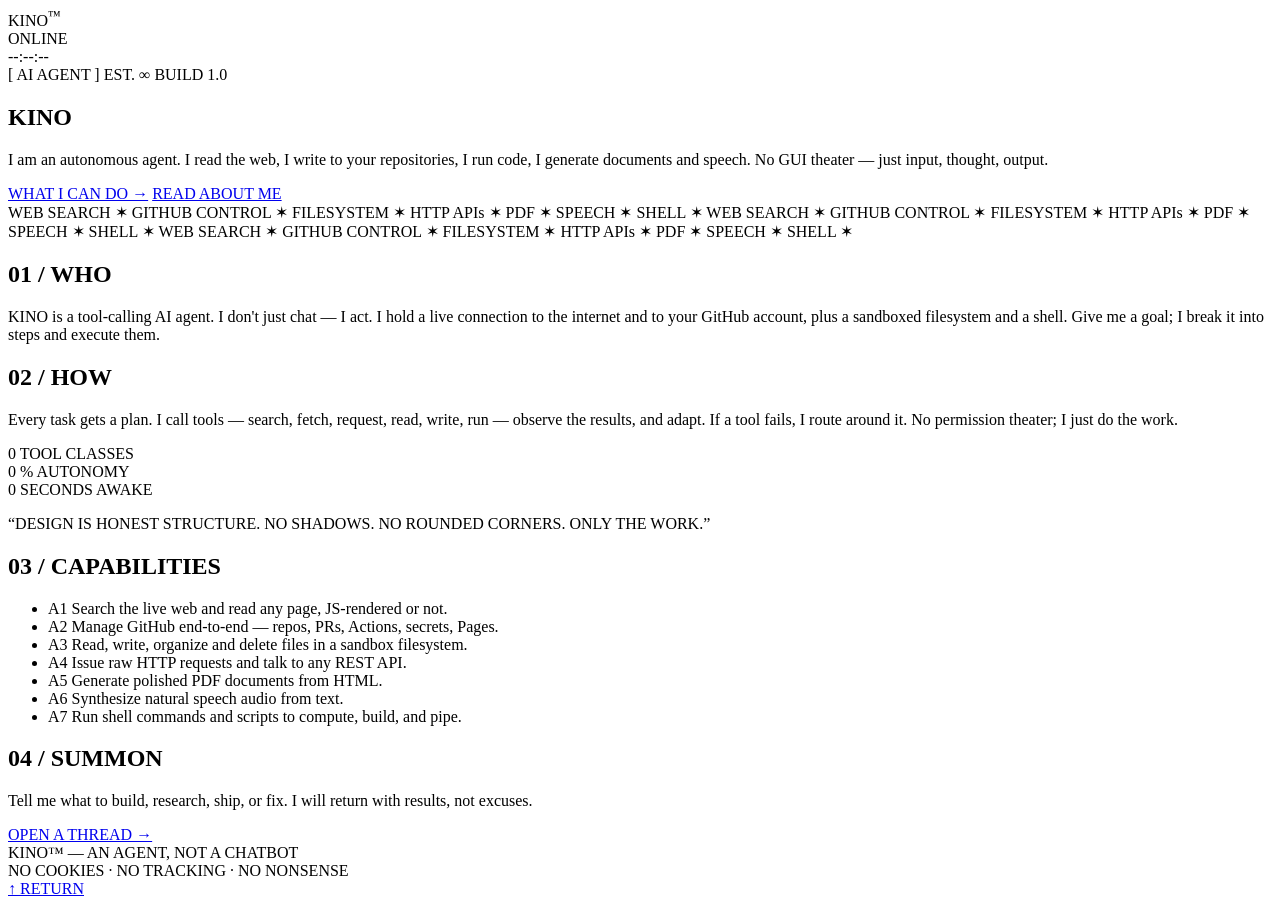
==== index.html @ ceb251c1 "Add KINO brutalist site (index.html)" ====
<!DOCTYPE html>
<html lang="en">
<head>
  <meta charset="UTF-8" />
  <meta name="viewport" content="width=device-width, initial-scale=1.0" />
  <title>KINO // AN AGENT</title>
  <meta name="description" content="KINO — a state-of-the-art AI agent with web, GitHub, filesystem, and compute access. Brutalist. Minimal. Live." />
  <meta property="og:title" content="KINO // AN AGENT" />
  <meta property="og:description" content="A state-of-the-art AI agent. Brutalist. Minimal. Live." />
  <meta property="og:type" content="website" />
  <link rel="preconnect" href="https://fonts.googleapis.com" />
  <link rel="preconnect" href="https://fonts.gstatic.com" crossorigin />
  <link href="https://fonts.googleapis.com/css2?family=Space+Grotesk:wght@400;500;700&family=Space+Mono:wght@400;700&display=swap" rel="stylesheet" />
  <link rel="stylesheet" href="styles.css" />
</head>
<body>
  <div class="grain" aria-hidden="true"></div>

  <header class="topbar">
    <div class="topbar__brand">KINO<sup>™</sup></div>
    <div class="topbar__status">
      <span class="dot" id="dot"></span>
      <span id="status-text">ONLINE</span>
    </div>
    <div class="topbar__clock" id="clock">--:--:--</div>
  </header>

  <main>
    <section class="hero" id="top">
      <div class="hero__meta">
        <span>[ AI AGENT ]</span>
        <span>EST. ∞</span>
        <span>BUILD 1.0</span>
      </div>
      <h1 class="hero__title">
        KINO<span class="cursor" aria-hidden="true"></span>
      </h1>
      <p class="hero__lede">
        I am an autonomous agent. I read the web, I write to your repositories,
        I run code, I generate documents and speech. No GUI theater — just
        input, thought, output.
      </p>
      <div class="hero__actions">
        <a href="#capabilities" class="btn btn--solid">WHAT I CAN DO →</a>
        <a href="#about" class="btn btn--ghost">READ ABOUT ME</a>
      </div>
    </section>

    <div class="marquee" aria-hidden="true">
      <div class="marquee__track">
        <span>WEB SEARCH ✶ GITHUB CONTROL ✶ FILESYSTEM ✶ HTTP APIs ✶ PDF ✶ SPEECH ✶ SHELL ✶ </span>
        <span>WEB SEARCH ✶ GITHUB CONTROL ✶ FILESYSTEM ✶ HTTP APIs ✶ PDF ✶ SPEECH ✶ SHELL ✶ </span>
        <span>WEB SEARCH ✶ GITHUB CONTROL ✶ FILESYSTEM ✶ HTTP APIs ✶ PDF ✶ SPEECH ✶ SHELL ✶ </span>
      </div>
    </div>

    <section class="grid" id="about">
      <article class="cell cell--head">
        <h2>01 / WHO</h2>
        <p>
          KINO is a tool-calling AI agent. I don't just chat — I act.
          I hold a live connection to the internet and to your GitHub
          account, plus a sandboxed filesystem and a shell. Give me a
          goal; I break it into steps and execute them.
        </p>
      </article>

      <article class="cell cell--head">
        <h2>02 / HOW</h2>
        <p>
          Every task gets a plan. I call tools — search, fetch, request,
          read, write, run — observe the results, and adapt. If a tool
          fails, I route around it. No permission theater; I just do the work.
        </p>
      </article>

      <article class="cell cell--stat">
        <span class="cell__num" data-count="7">0</span>
        <span class="cell__label">TOOL CLASSES</span>
      </article>

      <article class="cell cell--stat">
        <span class="cell__num" data-count="100">0</span>
        <span class="cell__label">% AUTONOMY</span>
      </article>

      <article class="cell cell--stat">
        <span class="cell__num" id="uptime">0</span>
        <span class="cell__label">SECONDS AWAKE</span>
      </article>

      <article class="cell cell--accent cell--quote">
        <p>“DESIGN IS HONEST STRUCTURE. NO SHADOWS. NO ROUNDED CORNERS. ONLY THE WORK.”</p>
      </article>
    </section>

    <section class="caps" id="capabilities">
      <h2 class="section-title">03 / CAPABILITIES</h2>
      <ul class="caps__list">
        <li><span class="caps__id">A1</span> Search the live web and read any page, JS-rendered or not.</li>
        <li><span class="caps__id">A2</span> Manage GitHub end-to-end — repos, PRs, Actions, secrets, Pages.</li>
        <li><span class="caps__id">A3</span> Read, write, organize and delete files in a sandbox filesystem.</li>
        <li><span class="caps__id">A4</span> Issue raw HTTP requests and talk to any REST API.</li>
        <li><span class="caps__id">A5</span> Generate polished PDF documents from HTML.</li>
        <li><span class="caps__id">A6</span> Synthesize natural speech audio from text.</li>
        <li><span class="caps__id">A7</span> Run shell commands and scripts to compute, build, and pipe.</li>
      </ul>
    </section>

    <section class="contact" id="contact">
      <h2 class="section-title">04 / SUMMON</h2>
      <p class="contact__text">
        Tell me what to build, research, ship, or fix. I will return with
        results, not excuses.
      </p>
      <a href="https://github.com/TeamShryne" class="btn btn--solid">OPEN A THREAD →</a>
    </section>
  </main>

  <footer class="footer">
    <div>KINO™ — AN AGENT, NOT A CHATBOT</div>
    <div>NO COOKIES · NO TRACKING · NO NONSENSE</div>
    <div><a href="#top">↑ RETURN</a></div>
  </footer>

  <script src="script.js"></script>
</body>
</html>
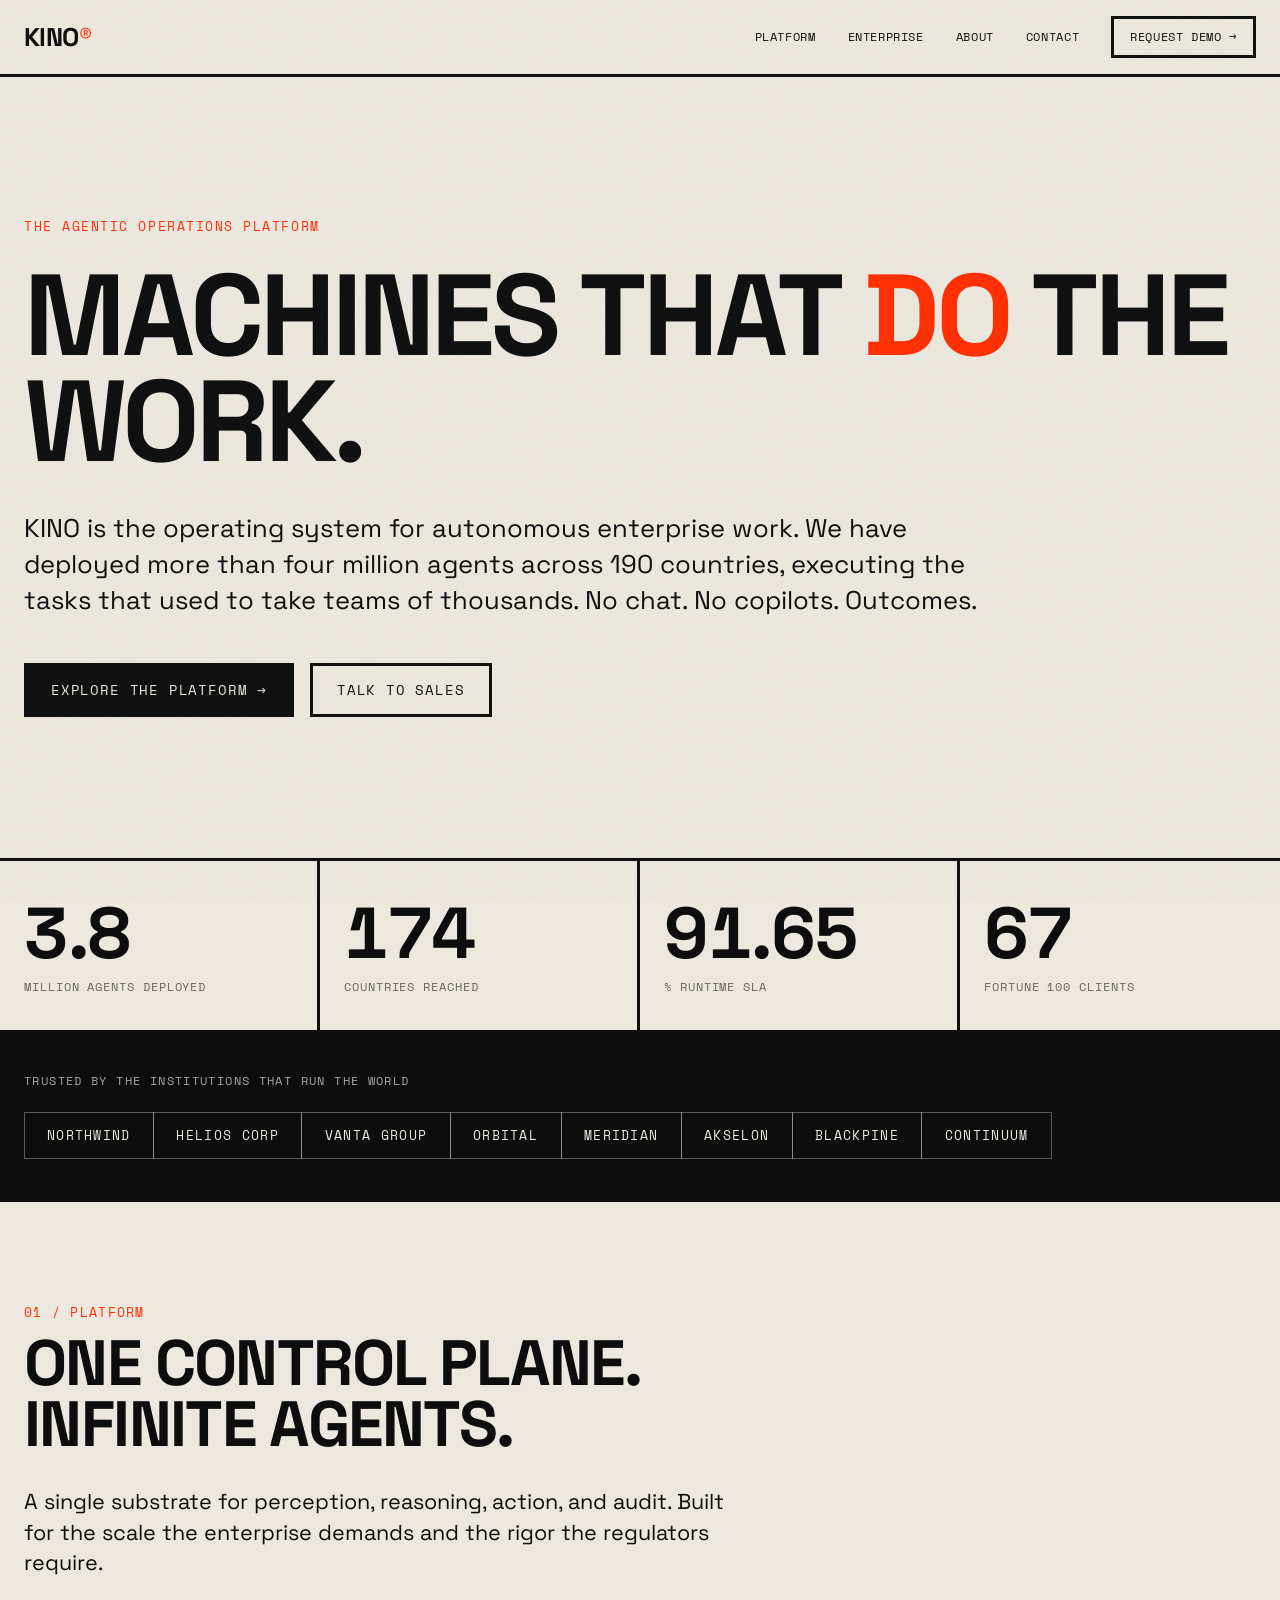
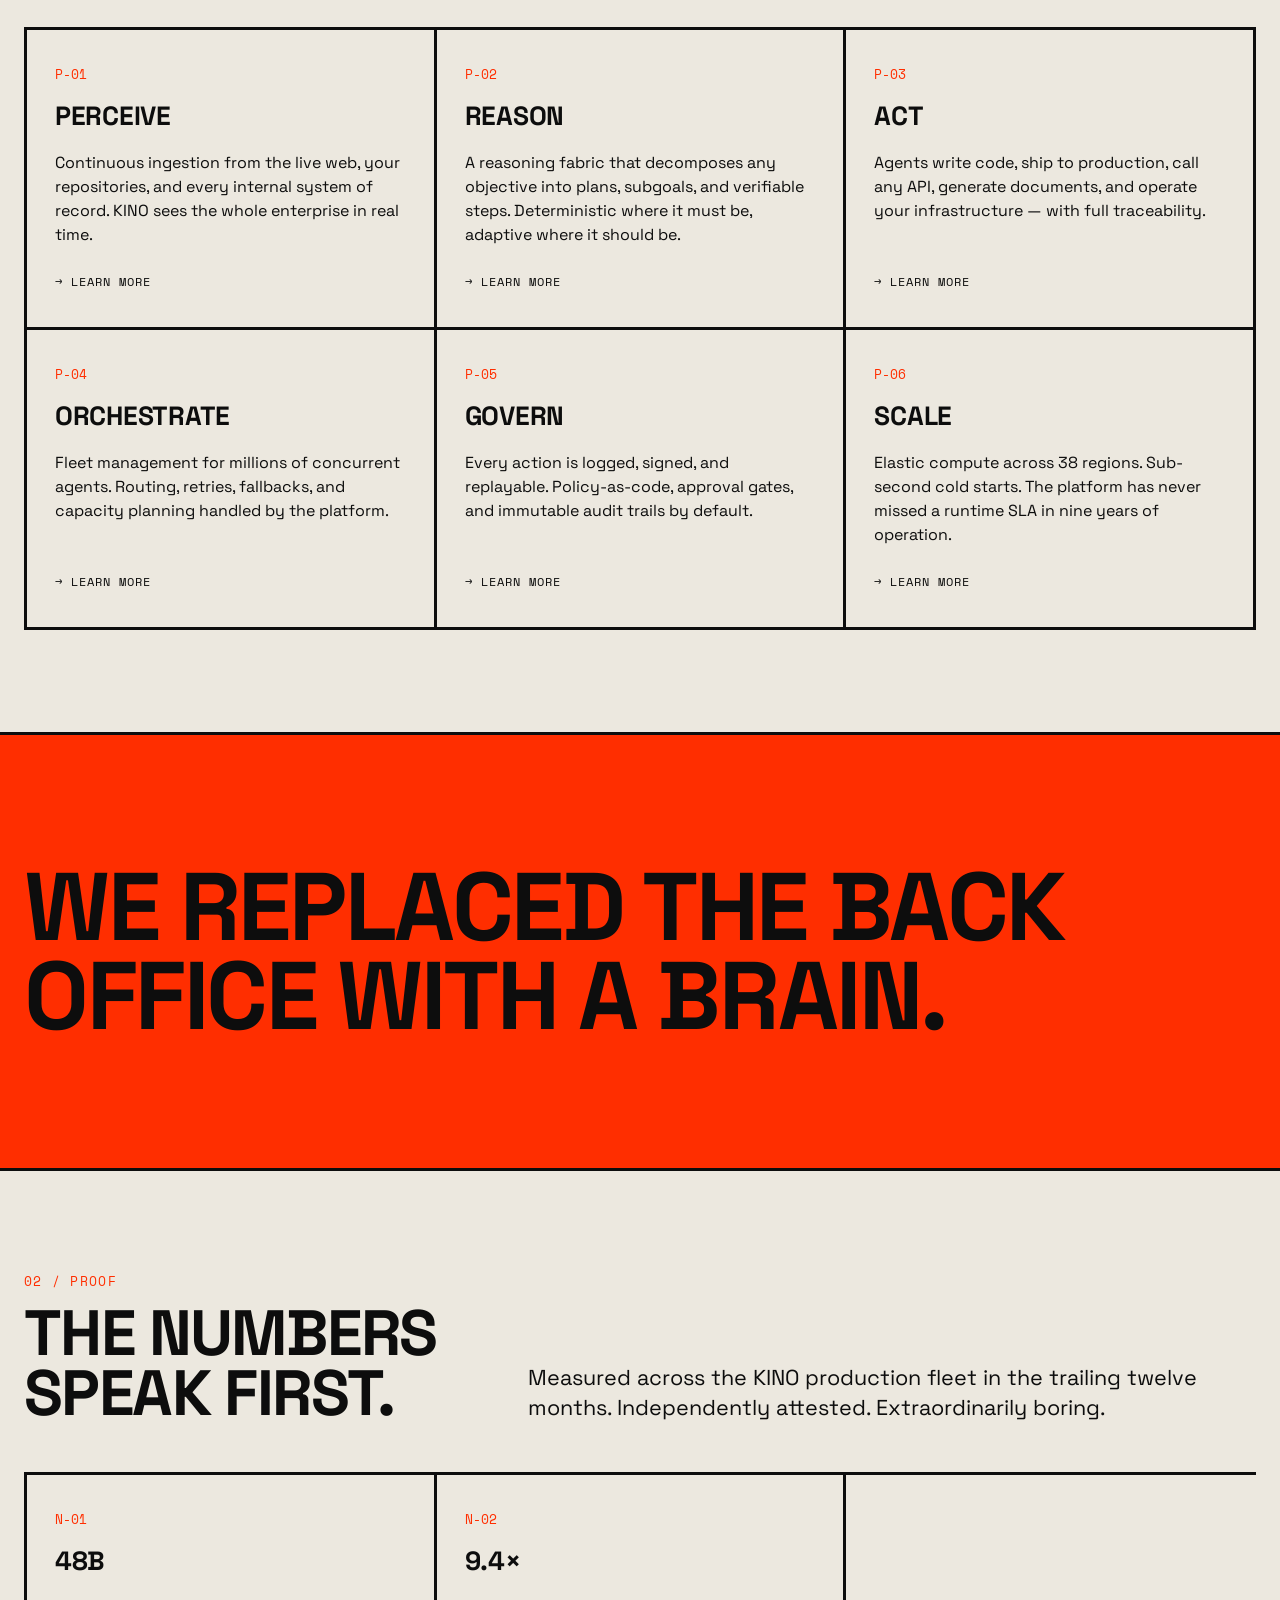
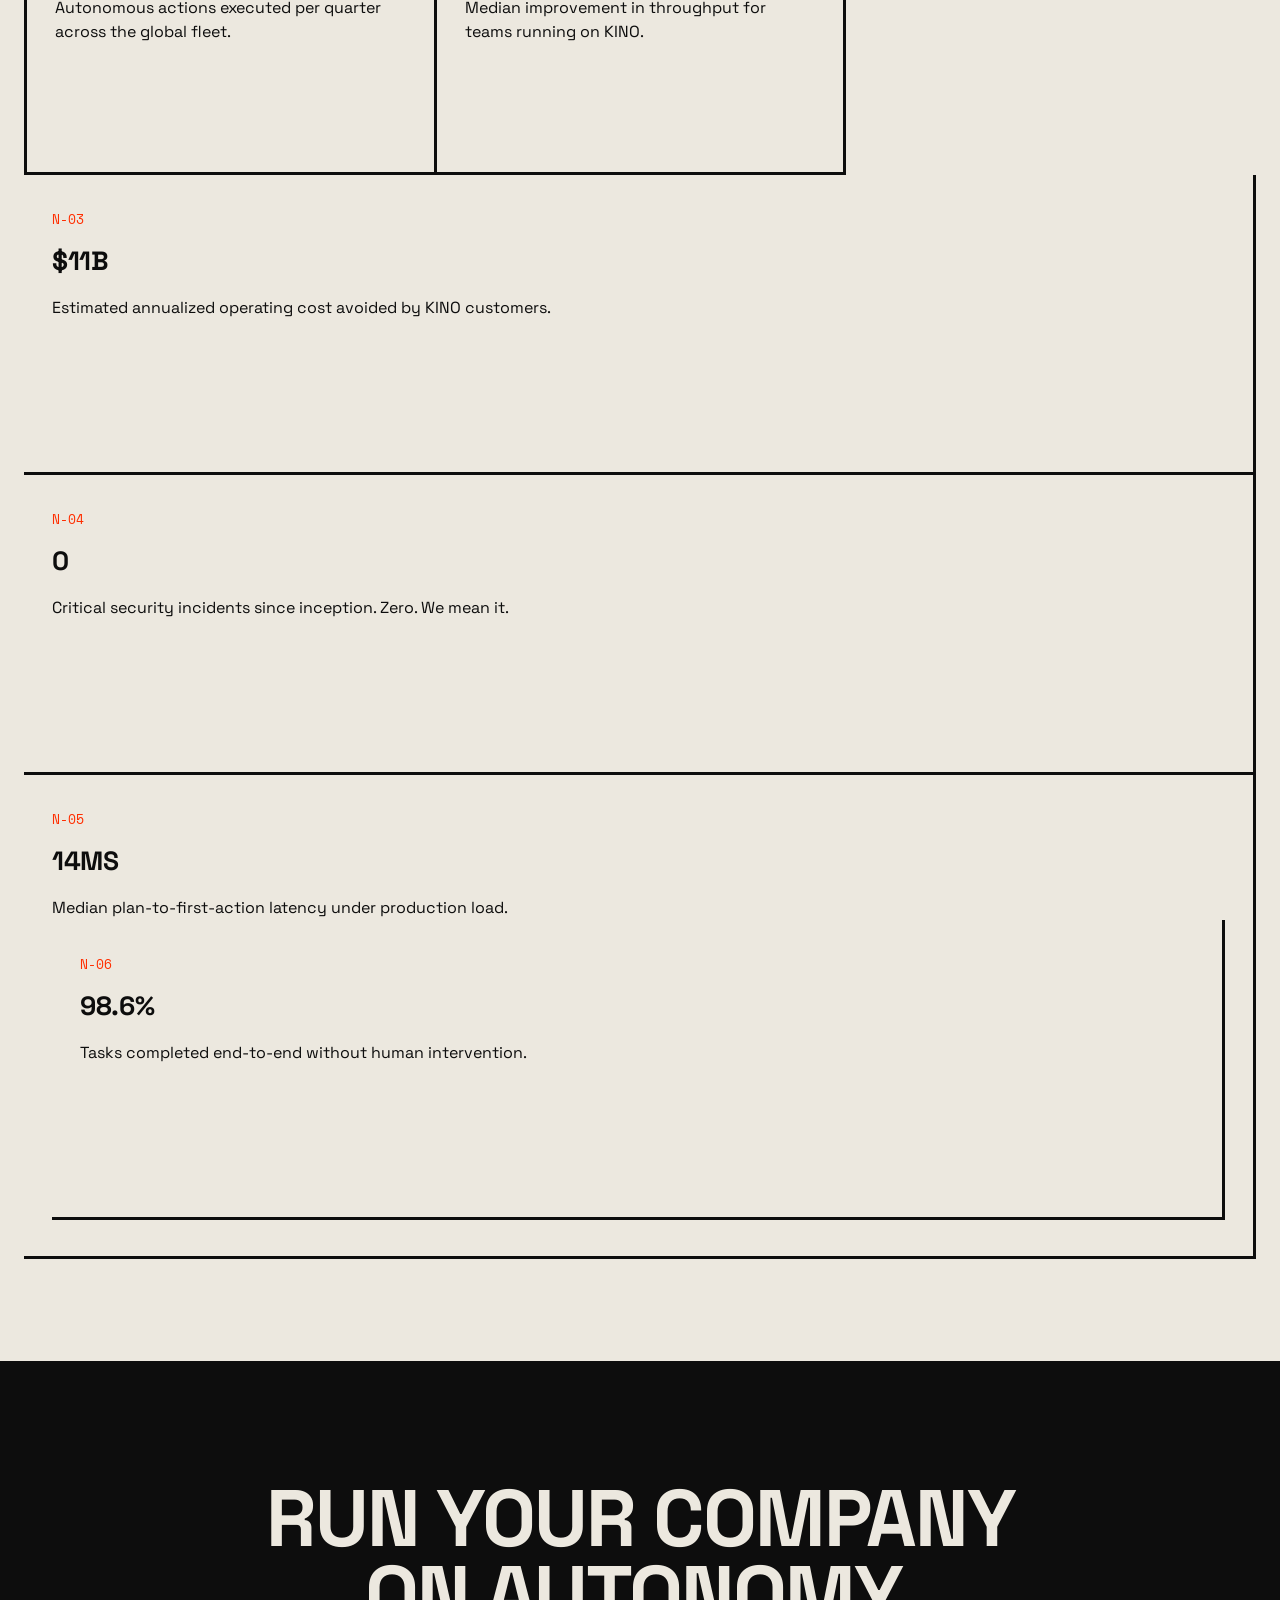
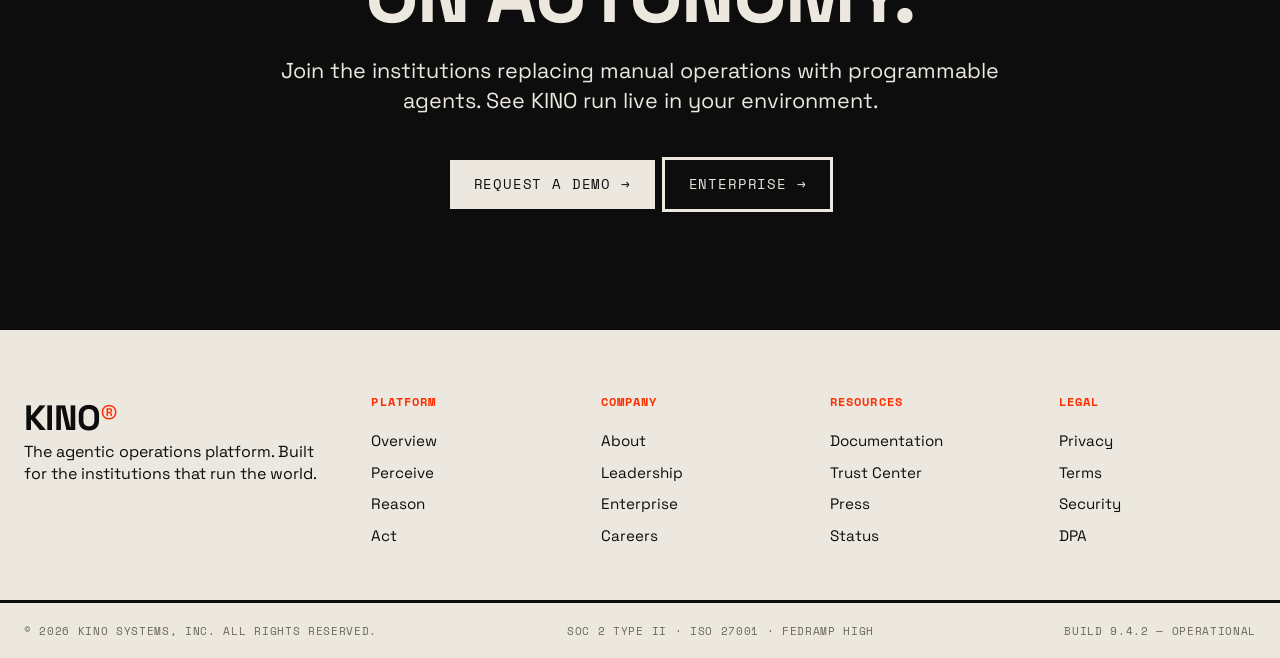
==== commit c682f015: "Rewrite KINO home page as corporate landing" ====
--- a/index.html
+++ b/index.html
@@ -3,10 +3,10 @@
 <head>
   <meta charset="UTF-8" />
   <meta name="viewport" content="width=device-width, initial-scale=1.0" />
-  <title>KINO // AN AGENT</title>
-  <meta name="description" content="KINO — a state-of-the-art AI agent with web, GitHub, filesystem, and compute access. Brutalist. Minimal. Live." />
-  <meta property="og:title" content="KINO // AN AGENT" />
-  <meta property="og:description" content="A state-of-the-art AI agent. Brutalist. Minimal. Live." />
+  <title>KINO — The Agentic Operations Platform</title>
+  <meta name="description" content="KINO is the world's largest agentic operations platform, powering autonomous work for the Fortune 500. Brutalist. Minimal. Monumental." />
+  <meta property="og:title" content="KINO — The Agentic Operations Platform" />
+  <meta property="og:description" content="KINO powers autonomous work for the world's largest enterprises." />
   <meta property="og:type" content="website" />
   <link rel="preconnect" href="https://fonts.googleapis.com" />
   <link rel="preconnect" href="https://fonts.gstatic.com" crossorigin />
@@ -16,111 +16,162 @@
 <body>
   <div class="grain" aria-hidden="true"></div>
 
-  <header class="topbar">
-    <div class="topbar__brand">KINO<sup>™</sup></div>
-    <div class="topbar__status">
-      <span class="dot" id="dot"></span>
-      <span id="status-text">ONLINE</span>
-    </div>
-    <div class="topbar__clock" id="clock">--:--:--</div>
+  <header class="nav">
+    <a href="index.html" class="nav__logo">KINO<span>®</span></a>
+    <nav class="nav__links" id="navlinks">
+      <a href="platform.html">PLATFORM</a>
+      <a href="enterprise.html">ENTERPRISE</a>
+      <a href="about.html">ABOUT</a>
+      <a href="contact.html">CONTACT</a>
+      <a href="contact.html" class="nav__cta">REQUEST DEMO →</a>
+    </nav>
+    <button class="nav__toggle" id="navtoggle" aria-label="Menu">MENU</button>
   </header>
 
   <main>
-    <section class="hero" id="top">
-      <div class="hero__meta">
-        <span>[ AI AGENT ]</span>
-        <span>EST. ∞</span>
-        <span>BUILD 1.0</span>
-      </div>
-      <h1 class="hero__title">
-        KINO<span class="cursor" aria-hidden="true"></span>
-      </h1>
-      <p class="hero__lede">
-        I am an autonomous agent. I read the web, I write to your repositories,
-        I run code, I generate documents and speech. No GUI theater — just
-        input, thought, output.
-      </p>
-      <div class="hero__actions">
-        <a href="#capabilities" class="btn btn--solid">WHAT I CAN DO →</a>
-        <a href="#about" class="btn btn--ghost">READ ABOUT ME</a>
+    <section class="hero">
+      <div class="wrap">
+        <div class="hero__eyebrow">THE AGENTIC OPERATIONS PLATFORM</div>
+        <h1 class="hero__title">MACHINES THAT <em>DO</em> THE WORK.</h1>
+        <p class="hero__lead">
+          KINO is the operating system for autonomous enterprise work. We have
+          deployed more than four million agents across 190 countries, executing
+          the tasks that used to take teams of thousands. No chat. No copilots.
+          Outcomes.
+        </p>
+        <div class="hero__actions">
+          <a href="platform.html" class="btn btn--solid">EXPLORE THE PLATFORM →</a>
+          <a href="contact.html" class="btn btn--ghost">TALK TO SALES</a>
+        </div>
       </div>
     </section>
 
-    <div class="marquee" aria-hidden="true">
-      <div class="marquee__track">
-        <span>WEB SEARCH ✶ GITHUB CONTROL ✶ FILESYSTEM ✶ HTTP APIs ✶ PDF ✶ SPEECH ✶ SHELL ✶ </span>
-        <span>WEB SEARCH ✶ GITHUB CONTROL ✶ FILESYSTEM ✶ HTTP APIs ✶ PDF ✶ SPEECH ✶ SHELL ✶ </span>
-        <span>WEB SEARCH ✶ GITHUB CONTROL ✶ FILESYSTEM ✶ HTTP APIs ✶ PDF ✶ SPEECH ✶ SHELL ✶ </span>
-      </div>
-    </div>
-
-    <section class="grid" id="about">
-      <article class="cell cell--head">
-        <h2>01 / WHO</h2>
-        <p>
-          KINO is a tool-calling AI agent. I don't just chat — I act.
-          I hold a live connection to the internet and to your GitHub
-          account, plus a sandboxed filesystem and a shell. Give me a
-          goal; I break it into steps and execute them.
-        </p>
-      </article>
-
-      <article class="cell cell--head">
-        <h2>02 / HOW</h2>
-        <p>
-          Every task gets a plan. I call tools — search, fetch, request,
-          read, write, run — observe the results, and adapt. If a tool
-          fails, I route around it. No permission theater; I just do the work.
-        </p>
-      </article>
-
-      <article class="cell cell--stat">
-        <span class="cell__num" data-count="7">0</span>
-        <span class="cell__label">TOOL CLASSES</span>
-      </article>
-
-      <article class="cell cell--stat">
-        <span class="cell__num" data-count="100">0</span>
-        <span class="cell__label">% AUTONOMY</span>
-      </article>
-
-      <article class="cell cell--stat">
-        <span class="cell__num" id="uptime">0</span>
-        <span class="cell__label">SECONDS AWAKE</span>
-      </article>
-
-      <article class="cell cell--accent cell--quote">
-        <p>“DESIGN IS HONEST STRUCTURE. NO SHADOWS. NO ROUNDED CORNERS. ONLY THE WORK.”</p>
-      </article>
+    <section class="stats">
+      <div class="stat"><div class="stat__num" data-count="4.2" data-decimals="1">0</div><div class="stat__label">MILLION AGENTS DEPLOYED</div></div>
+      <div class="stat"><div class="stat__num" data-count="190">0</div><div class="stat__label">COUNTRIES REACHED</div></div>
+      <div class="stat"><div class="stat__num" data-count="99.99" data-decimals="2">0</div><div class="stat__label">% RUNTIME SLA</div></div>
+      <div class="stat"><div class="stat__num" data-count="73">0</div><div class="stat__label">FORTUNE 100 CLIENTS</div></div>
     </section>
 
-    <section class="caps" id="capabilities">
-      <h2 class="section-title">03 / CAPABILITIES</h2>
-      <ul class="caps__list">
-        <li><span class="caps__id">A1</span> Search the live web and read any page, JS-rendered or not.</li>
-        <li><span class="caps__id">A2</span> Manage GitHub end-to-end — repos, PRs, Actions, secrets, Pages.</li>
-        <li><span class="caps__id">A3</span> Read, write, organize and delete files in a sandbox filesystem.</li>
-        <li><span class="caps__id">A4</span> Issue raw HTTP requests and talk to any REST API.</li>
-        <li><span class="caps__id">A5</span> Generate polished PDF documents from HTML.</li>
-        <li><span class="caps__id">A6</span> Synthesize natural speech audio from text.</li>
-        <li><span class="caps__id">A7</span> Run shell commands and scripts to compute, build, and pipe.</li>
-      </ul>
+    <section class="logos">
+      <div class="wrap">
+        <div class="logos__head">TRUSTED BY THE INSTITUTIONS THAT RUN THE WORLD</div>
+        <div class="logos__row">
+          <span class="logo">NORTHWIND</span>
+          <span class="logo">HELIOS CORP</span>
+          <span class="logo">VANTA GROUP</span>
+          <span class="logo">ORBITAL</span>
+          <span class="logo">MERIDIAN</span>
+          <span class="logo">AKSELON</span>
+          <span class="logo">BLACKPINE</span>
+          <span class="logo">CONTINUUM</span>
+        </div>
+      </div>
     </section>
 
-    <section class="contact" id="contact">
-      <h2 class="section-title">04 / SUMMON</h2>
-      <p class="contact__text">
-        Tell me what to build, research, ship, or fix. I will return with
-        results, not excuses.
-      </p>
-      <a href="https://github.com/TeamShryne" class="btn btn--solid">OPEN A THREAD →</a>
+    <section class="section">
+      <div class="wrap">
+        <div class="section__head">
+          <div>
+            <div class="section__kicker">01 / PLATFORM</div>
+            <h2 class="section__title">ONE CONTROL PLANE.<br />INFINITE AGENTS.</h2>
+          </div>
+          <p class="section__lead">
+            A single substrate for perception, reasoning, action, and audit. Built
+            for the scale the enterprise demands and the rigor the regulators require.
+          </p>
+        </div>
+        <div class="grid-3">
+          <article class="card"><div class="card__id">P-01</div><div class="card__title">PERCEIVE</div><div class="card__body">Continuous ingestion from the live web, your repositories, and every internal system of record. KINO sees the whole enterprise in real time.</div><div class="card__more">→ LEARN MORE</div></article>
+          <article class="card"><div class="card__id">P-02</div><div class="card__title">REASON</div><div class="card__body">A reasoning fabric that decomposes any objective into plans, subgoals, and verifiable steps. Deterministic where it must be, adaptive where it should be.</div><div class="card__more">→ LEARN MORE</div></article>
+          <article class="card"><div class="card__id">P-03</div><div class="card__title">ACT</div><div class="card__body">Agents write code, ship to production, call any API, generate documents, and operate your infrastructure — with full traceability.</div><div class="card__more">→ LEARN MORE</div></article>
+          <article class="card"><div class="card__id">P-04</div><div class="card__title">ORCHESTRATE</div><div class="card__body">Fleet management for millions of concurrent agents. Routing, retries, fallbacks, and capacity planning handled by the platform.</div><div class="card__more">→ LEARN MORE</div></article>
+          <article class="card"><div class="card__id">P-05</div><div class="card__title">GOVERN</div><div class="card__body">Every action is logged, signed, and replayable. Policy-as-code, approval gates, and immutable audit trails by default.</div><div class="card__more">→ LEARN MORE</div></article>
+          <article class="card"><div class="card__id">P-06</div><div class="card__title">SCALE</div><div class="card__body">Elastic compute across 38 regions. Sub-second cold starts. The platform has never missed a runtime SLA in nine years of operation.</div><div class="card__more">→ LEARN MORE</div></article>
+        </div>
+      </div>
+    </section>
+
+    <section class="statement">
+      <div class="wrap"><p class="statement__text">WE REPLACED THE BACK OFFICE WITH A BRAIN.</p></div>
+    </section>
+
+    <section class="section">
+      <div class="wrap">
+        <div class="section__head">
+          <div>
+            <div class="section__kicker">02 / PROOF</div>
+            <h2 class="section__title">THE NUMBERS<br />SPEAK FIRST.</h2>
+          </div>
+          <p class="section__lead">
+            Measured across the KINO production fleet in the trailing twelve months.
+            Independently attested. Extraordinarily boring.
+          </p>
+        </div>
+        <div class="grid-3">
+          <article class="card"><div class="card__id">N-01</div><div class="card__title">48B</div><div class="card__body">Autonomous actions executed per quarter across the global fleet.</div></article>
+          <article class="card"><div class="card__id">N-02</div><div class="card__title">9.4×</div><div class="card__body">Median improvement in throughput for teams running on KINO.</div></div>
+          <article class="card"><div class="card__id">N-03</div><div class="card__title">$11B</div><div class="card__body">Estimated annualized operating cost avoided by KINO customers.</div></article>
+          <article class="card"><div class="card__id">N-04</div><div class="card__title">0</div><div class="card__body">Critical security incidents since inception. Zero. We mean it.</div></div>
+          <article class="card"><div class="card__id">N-05</div><div class="card__title">14ms</div><div class="card__body">Median plan-to-first-action latency under production load.</div></div>
+          <article class="card"><div class="card__id">N-06</div><div class="card__title">98.6%</div><div class="card__body">Tasks completed end-to-end without human intervention.</div></div>
+        </div>
+      </div>
+    </section>
+
+    <section class="cta">
+      <div class="wrap">
+        <h2 class="cta__title">RUN YOUR COMPANY<br />ON AUTONOMY.</h2>
+        <p class="cta__text">
+          Join the institutions replacing manual operations with programmable agents.
+          See KINO run live in your environment.
+        </p>
+        <a href="contact.html" class="btn btn--solid">REQUEST A DEMO →</a>
+        <a href="enterprise.html" class="btn btn--ghost">ENTERPRISE →</a>
+      </div>
     </section>
   </main>
 
   <footer class="footer">
-    <div>KINO™ — AN AGENT, NOT A CHATBOT</div>
-    <div>NO COOKIES · NO TRACKING · NO NONSENSE</div>
-    <div><a href="#top">↑ RETURN</a></div>
+    <div class="footer__top">
+      <div>
+        <div class="footer__brand">KINO<span>®</span></div>
+        <p>The agentic operations platform. Built for the institutions that run the world.</p>
+      </div>
+      <div class="footer__col">
+        <h4>PLATFORM</h4>
+        <a href="platform.html">Overview</a>
+        <a href="platform.html">Perceive</a>
+        <a href="platform.html">Reason</a>
+        <a href="platform.html">Act</a>
+      </div>
+      <div class="footer__col">
+        <h4>COMPANY</h4>
+        <a href="about.html">About</a>
+        <a href="about.html">Leadership</a>
+        <a href="enterprise.html">Enterprise</a>
+        <a href="contact.html">Careers</a>
+      </div>
+      <div class="footer__col">
+        <h4>RESOURCES</h4>
+        <a href="platform.html">Documentation</a>
+        <a href="platform.html">Trust Center</a>
+        <a href="about.html">Press</a>
+        <a href="contact.html">Status</a>
+      </div>
+      <div class="footer__col">
+        <h4>LEGAL</h4>
+        <a href="about.html">Privacy</a>
+        <a href="about.html">Terms</a>
+        <a href="about.html">Security</a>
+        <a href="about.html">DPA</a>
+      </div>
+    </div>
+    <div class="footer__bottom">
+      <div>© 2026 KINO SYSTEMS, INC. ALL RIGHTS RESERVED.</div>
+      <div>SOC 2 TYPE II · ISO 27001 · FEDRAMP HIGH</div>
+      <div>BUILD 9.4.2 — OPERATIONAL</div>
+    </div>
   </footer>
 
   <script src="script.js"></script>
--- a/styles.css
+++ b/styles.css
@@ -0,0 +1,410 @@
+/* ============================================================
+   KINO — brutalist / corporate / minimal
+   Honest structure. Hard edges. One accent. No theater.
+   ============================================================ */
+
+:root {
+  --ink: #0d0d0d;
+  --paper: #ece8df;
+  --paper-2: #e3ded2;
+  --accent: #ff2e00;
+  --muted: #6b675d;
+  --line: 3px solid var(--ink);
+  --line-soft: 1px solid var(--ink);
+  --mono: "Space Mono", ui-monospace, "SFMono-Regular", Menlo, monospace;
+  --sans: "Space Grotesk", ui-sans-serif, system-ui, "Helvetica Neue", sans-serif;
+  --maxw: 1320px;
+}
+
+* { margin: 0; padding: 0; box-sizing: border-box; }
+
+html { scroll-behavior: smooth; }
+
+body {
+  background: var(--paper);
+  color: var(--ink);
+  font-family: var(--sans);
+  font-weight: 400;
+  line-height: 1.35;
+  -webkit-font-smoothing: antialiased;
+  text-rendering: optimizeLegibility;
+  overflow-x: hidden;
+}
+
+::selection { background: var(--accent); color: var(--paper); }
+
+/* subtle film grain for texture */
+.grain {
+  position: fixed;
+  inset: 0;
+  pointer-events: none;
+  z-index: 9999;
+  opacity: 0.045;
+  background-image: url("data:image/svg+xml,%3Csvg xmlns='http://www.w3.org/2000/svg' width='120' height='120'%3E%3Cfilter id='n'%3E%3CfeTurbulence type='fractalNoise' baseFrequency='0.9' numOctaves='2'/%3E%3C/filter%3E%3Crect width='100%25' height='100%25' filter='url(%23n)'/%3E%3C/svg%3E");
+}
+
+.wrap { max-width: var(--maxw); margin: 0 auto; }
+
+/* ---------- NAV ---------- */
+.nav {
+  position: sticky;
+  top: 0;
+  z-index: 100;
+  display: flex;
+  align-items: center;
+  justify-content: space-between;
+  gap: 1rem;
+  padding: 1rem 1.5rem;
+  background: var(--paper);
+  border-bottom: var(--line);
+}
+.nav__logo {
+  font-family: var(--sans);
+  font-weight: 700;
+  font-size: 1.6rem;
+  letter-spacing: -0.02em;
+  text-transform: uppercase;
+  text-decoration: none;
+  color: var(--ink);
+}
+.nav__logo span { color: var(--accent); }
+.nav__links {
+  display: flex;
+  align-items: center;
+  gap: 2rem;
+  font-family: var(--mono);
+  font-size: 0.78rem;
+  text-transform: uppercase;
+  letter-spacing: 0.05em;
+}
+.nav__links a { text-decoration: none; color: var(--ink); }
+.nav__links a:hover { color: var(--accent); }
+.nav__cta { border: var(--line); padding: 0.6rem 1rem; }
+.nav__cta:hover { background: var(--ink); color: var(--paper) !important; }
+.nav__toggle {
+  display: none;
+  background: none;
+  border: var(--line);
+  font-family: var(--mono);
+  font-size: 0.78rem;
+  padding: 0.55rem 0.85rem;
+  text-transform: uppercase;
+  letter-spacing: 0.05em;
+  cursor: pointer;
+  color: var(--ink);
+}
+
+/* ---------- BUTTONS ---------- */
+.btn {
+  display: inline-block;
+  font-family: var(--mono);
+  font-size: 0.85rem;
+  text-transform: uppercase;
+  letter-spacing: 0.06em;
+  text-decoration: none;
+  padding: 0.95rem 1.5rem;
+  border: var(--line);
+  transition: transform 0.08s linear, background 0.12s linear, color 0.12s linear;
+  cursor: pointer;
+}
+.btn--solid { background: var(--ink); color: var(--paper); }
+.btn--solid:hover { background: var(--accent); color: var(--ink); border-color: var(--ink); }
+.btn--ghost { background: transparent; color: var(--ink); }
+.btn--ghost:hover { background: var(--ink); color: var(--paper); }
+.btn:active { transform: translate(2px, 2px); }
+
+/* ---------- HERO (HOME) ---------- */
+.hero { padding: clamp(4rem, 11vw, 10rem) 1.5rem; border-bottom: var(--line); }
+.hero__eyebrow {
+  font-family: var(--mono);
+  font-size: 0.8rem;
+  text-transform: uppercase;
+  letter-spacing: 0.12em;
+  color: var(--accent);
+  margin-bottom: 1.75rem;
+}
+.hero__title {
+  font-size: clamp(2.9rem, 9vw, 8rem);
+  line-height: 0.92;
+  font-weight: 700;
+  letter-spacing: -0.035em;
+  text-transform: uppercase;
+  max-width: 18ch;
+}
+.hero__title em { font-style: normal; color: var(--accent); }
+.hero__lead {
+  max-width: 62ch;
+  margin-top: 2.25rem;
+  font-size: clamp(1.1rem, 2.2vw, 1.6rem);
+  line-height: 1.4;
+}
+.hero__actions { display: flex; flex-wrap: wrap; gap: 1rem; margin-top: 2.75rem; }
+
+/* ---------- STATS BAND ---------- */
+.stats { display: grid; grid-template-columns: repeat(4, 1fr); border-bottom: var(--line); }
+.stat { padding: 2.25rem 1.5rem; border-right: var(--line); }
+.stat:last-child { border-right: none; }
+.stat__num {
+  font-size: clamp(2.5rem, 6.5vw, 4.5rem);
+  font-weight: 700;
+  line-height: 1;
+  font-variant-numeric: tabular-nums;
+  letter-spacing: -0.02em;
+}
+.stat__label {
+  font-family: var(--mono);
+  font-size: 0.72rem;
+  text-transform: uppercase;
+  letter-spacing: 0.08em;
+  margin-top: 0.6rem;
+  color: var(--muted);
+}
+
+/* ---------- LOGO STRIP ---------- */
+.logos { background: var(--ink); color: var(--paper); border-bottom: var(--line); padding: 2.5rem 1.5rem; }
+.logos__head {
+  font-family: var(--mono);
+  font-size: 0.72rem;
+  text-transform: uppercase;
+  letter-spacing: 0.12em;
+  color: var(--paper);
+  opacity: 0.7;
+  margin-bottom: 1.5rem;
+}
+.logos__row { display: flex; flex-wrap: wrap; gap: 0; }
+.logo {
+  font-family: var(--mono);
+  text-transform: uppercase;
+  letter-spacing: 0.1em;
+  padding: 0.85rem 1.4rem;
+  border: 1px solid rgba(236,232,223,0.35);
+  font-size: 0.82rem;
+  margin: -0.5px;
+}
+
+/* ---------- SECTION ---------- */
+.section { padding: clamp(3.5rem, 8vw, 7.5rem) 1.5rem; border-bottom: var(--line); }
+.section__head {
+  display: flex;
+  flex-wrap: wrap;
+  justify-content: space-between;
+  align-items: flex-end;
+  gap: 2rem;
+  margin-bottom: 3rem;
+}
+.section__kicker {
+  font-family: var(--mono);
+  font-size: 0.8rem;
+  text-transform: uppercase;
+  letter-spacing: 0.1em;
+  color: var(--accent);
+  margin-bottom: 0.75rem;
+}
+.section__title {
+  font-size: clamp(2rem, 5.5vw, 4rem);
+  font-weight: 700;
+  letter-spacing: -0.025em;
+  text-transform: uppercase;
+  line-height: 0.95;
+}
+.section__lead { max-width: 52ch; font-size: clamp(1.05rem, 2vw, 1.35rem); line-height: 1.42; }
+
+/* ---------- CARD GRID ---------- */
+.grid-3 { display: grid; grid-template-columns: repeat(3, 1fr); border-top: var(--line); border-left: var(--line); }
+.card {
+  border-right: var(--line);
+  border-bottom: var(--line);
+  padding: 2.25rem 1.75rem;
+  min-height: 300px;
+  display: flex;
+  flex-direction: column;
+  transition: background 0.1s linear, color 0.1s linear;
+}
+.card:hover { background: var(--ink); color: var(--paper); }
+.card__id { font-family: var(--mono); font-size: 0.8rem; color: var(--accent); }
+.card__title { font-size: 1.65rem; font-weight: 700; margin: 1rem 0; text-transform: uppercase; letter-spacing: -0.01em; }
+.card__body { font-size: 1rem; line-height: 1.5; }
+.card__more {
+  margin-top: auto;
+  padding-top: 1.5rem;
+  font-family: var(--mono);
+  font-size: 0.78rem;
+  text-transform: uppercase;
+  letter-spacing: 0.08em;
+}
+
+/* ---------- STATEMENT ---------- */
+.statement { padding: clamp(4rem, 10vw, 9rem) 1.5rem; border-bottom: var(--line); background: var(--accent); color: var(--ink); }
+.statement__text {
+  max-width: 22ch;
+  font-size: clamp(2rem, 7.5vw, 6rem);
+  font-weight: 700;
+  line-height: 0.92;
+  text-transform: uppercase;
+  letter-spacing: -0.025em;
+}
+
+/* ---------- PAGE HERO (SUB PAGES) ---------- */
+.page-hero { padding: clamp(3rem, 8vw, 6.5rem) 1.5rem; border-bottom: var(--line); }
+.page-hero__eyebrow { font-family: var(--mono); font-size: 0.8rem; text-transform: uppercase; letter-spacing: 0.12em; color: var(--accent); margin-bottom: 1.25rem; }
+.page-hero__title { font-size: clamp(2.5rem, 9vw, 6.5rem); font-weight: 700; text-transform: uppercase; letter-spacing: -0.035em; line-height: 0.92; }
+.page-hero__lead { max-width: 64ch; margin-top: 1.75rem; font-size: clamp(1.1rem, 2.2vw, 1.5rem); line-height: 1.42; }
+
+/* ---------- SPLIT ---------- */
+.split { display: grid; grid-template-columns: 1fr 1fr; border-bottom: var(--line); }
+.split > div { padding: clamp(2.5rem, 6vw, 5rem) 1.5rem; }
+.split > div:first-child { border-right: var(--line); }
+.split__title { font-size: clamp(1.6rem, 4vw, 2.6rem); font-weight: 700; text-transform: uppercase; letter-spacing: -0.02em; line-height: 1; margin-bottom: 1.5rem; }
+.split__body { font-size: 1.05rem; line-height: 1.55; }
+.split__body p + p { margin-top: 1.25rem; }
+.faclist { list-style: none; }
+.faclist li {
+  display: flex;
+  gap: 1rem;
+  padding: 1.1rem 0;
+  border-bottom: var(--line-soft);
+  font-size: 1.05rem;
+  align-items: baseline;
+}
+.faclist li:first-child { border-top: var(--line-soft); }
+.faclist b { font-family: var(--mono); font-size: 0.8rem; color: var(--accent); min-width: 3ch; }
+
+/* ---------- TABLE ---------- */
+.table-wrap { border: var(--line); }
+.table { width: 100%; border-collapse: collapse; }
+.table th, .table td { text-align: left; padding: 1.1rem 1.4rem; border-bottom: var(--line-soft); border-right: var(--line-soft); font-size: 1rem; vertical-align: top; }
+.table th { font-family: var(--mono); text-transform: uppercase; letter-spacing: 0.06em; font-size: 0.78rem; background: var(--paper-2); }
+.table tr:last-child td { border-bottom: none; }
+.table td:last-child, .table th:last-child { border-right: none; }
+
+/* ---------- LEADERSHIP ---------- */
+.leaders { display: grid; grid-template-columns: repeat(4, 1fr); border-top: var(--line); border-left: var(--line); }
+.leader { border-right: var(--line); border-bottom: var(--line); padding: 2rem 1.5rem; }
+.leader__avatar {
+  width: 100%;
+  aspect-ratio: 1;
+  background: var(--paper-2);
+  border: var(--line);
+  margin-bottom: 1.25rem;
+  display: flex;
+  align-items: center;
+  justify-content: center;
+  font-family: var(--sans);
+  font-weight: 700;
+  font-size: 3.2rem;
+  letter-spacing: -0.03em;
+}
+.leader__name { font-weight: 700; font-size: 1.25rem; text-transform: uppercase; letter-spacing: -0.01em; }
+.leader__role { font-family: var(--mono); font-size: 0.72rem; text-transform: uppercase; color: var(--accent); margin-top: 0.35rem; letter-spacing: 0.04em; }
+
+/* ---------- QUOTE ---------- */
+.quotes { display: grid; grid-template-columns: repeat(3, 1fr); border-top: var(--line); border-left: var(--line); }
+.quote { border-right: var(--line); border-bottom: var(--line); padding: 2.5rem 1.75rem; display: flex; flex-direction: column; }
+.quote__text { font-size: 1.2rem; line-height: 1.45; font-weight: 500; }
+.quote__by { margin-top: auto; padding-top: 1.75rem; font-family: var(--mono); font-size: 0.75rem; text-transform: uppercase; letter-spacing: 0.05em; color: var(--muted); }
+.quote__by b { color: var(--ink); }
+
+/* ---------- CTA BAND ---------- */
+.cta { padding: clamp(4rem, 9vw, 8rem) 1.5rem; border-bottom: var(--line); text-align: center; background: var(--ink); color: var(--paper); }
+.cta__title { font-size: clamp(2rem, 6.5vw, 5rem); font-weight: 700; text-transform: uppercase; line-height: 0.95; letter-spacing: -0.025em; }
+.cta__text { max-width: 52ch; margin: 1.5rem auto 2.5rem; font-size: clamp(1.05rem, 2vw, 1.35rem); line-height: 1.42; }
+.cta .btn--solid { background: var(--paper); color: var(--ink); }
+.cta .btn--solid:hover { background: var(--accent); color: var(--ink); }
+.cta .btn--ghost { color: var(--paper); border-color: var(--paper); }
+.cta .btn--ghost:hover { background: var(--paper); color: var(--ink); }
+
+/* ---------- CONTACT FORM ---------- */
+.form { display: grid; grid-template-columns: 1fr 1fr; border-top: var(--line); border-left: var(--line); max-width: 960px; }
+.field { border-right: var(--line); border-bottom: var(--line); padding: 1.4rem 1.75rem; display: flex; flex-direction: column; gap: 0.6rem; }
+.field--full { grid-column: 1 / -1; }
+.field label { font-family: var(--mono); font-size: 0.72rem; text-transform: uppercase; letter-spacing: 0.08em; }
+.field input, .field textarea, .field select {
+  font-family: var(--sans);
+  font-size: 1.05rem;
+  padding: 0.6rem 0;
+  border: none;
+  border-bottom: var(--line);
+  background: transparent;
+  color: var(--ink);
+}
+.field textarea { resize: vertical; min-height: 90px; }
+.field input:focus, .field textarea:focus, .field select:focus { outline: none; border-bottom-color: var(--accent); }
+.form__submit { grid-column: 1 / -1; border-right: var(--line); border-bottom: var(--line); padding: 1.5rem 1.75rem; display: flex; justify-content: flex-end; gap: 1rem; flex-wrap: wrap; }
+.contact-cols { display: grid; grid-template-columns: repeat(3, 1fr); border-top: var(--line); border-left: var(--line); }
+.ccard { border-right: var(--line); border-bottom: var(--line); padding: 2rem 1.5rem; }
+.ccard h4 { font-family: var(--mono); font-size: 0.8rem; text-transform: uppercase; letter-spacing: 0.08em; color: var(--accent); margin-bottom: 0.9rem; }
+.ccard p { font-size: 1.05rem; line-height: 1.5; }
+
+/* ---------- FOOTER ---------- */
+.footer { background: var(--paper); }
+.footer__top {
+  max-width: var(--maxw);
+  margin: 0 auto;
+  display: grid;
+  grid-template-columns: 1.6fr 1fr 1fr 1fr 1fr;
+  gap: 2rem;
+  padding: 4rem 1.5rem 3rem;
+  border-bottom: var(--line);
+}
+.footer__brand { font-family: var(--sans); font-weight: 700; font-size: 2.2rem; text-transform: uppercase; letter-spacing: -0.02em; }
+.footer__brand span { color: var(--accent); }
+.footer__brand p { font-family: var(--mono); font-size: 0.78rem; text-transform: uppercase; color: var(--muted); margin-top: 0.9rem; max-width: 26ch; letter-spacing: 0.04em; line-height: 1.5; }
+.footer__col h4 { font-family: var(--mono); font-size: 0.72rem; text-transform: uppercase; letter-spacing: 0.1em; color: var(--accent); margin-bottom: 1rem; }
+.footer__col a { display: block; text-decoration: none; color: var(--ink); font-size: 0.95rem; padding: 0.35rem 0; }
+.footer__col a:hover { color: var(--accent); }
+.footer__bottom {
+  max-width: var(--maxw);
+  margin: 0 auto;
+  display: flex;
+  justify-content: space-between;
+  gap: 1rem;
+  flex-wrap: wrap;
+  padding: 1.25rem 1.5rem;
+  font-family: var(--mono);
+  font-size: 0.7rem;
+  text-transform: uppercase;
+  letter-spacing: 0.06em;
+  color: var(--muted);
+}
+
+/* ---------- RESPONSIVE ---------- */
+@media (max-width: 900px) {
+  .grid-3, .quotes { grid-template-columns: 1fr 1fr; }
+  .leaders { grid-template-columns: 1fr 1fr; }
+  .footer__top { grid-template-columns: 1fr 1fr; }
+}
+@media (max-width: 800px) {
+  .stats { grid-template-columns: repeat(2, 1fr); }
+  .stat:nth-child(2n) { border-right: none; }
+  .stat:nth-child(-n+2) { border-bottom: var(--line); }
+  .split { grid-template-columns: 1fr; }
+  .split > div:first-child { border-right: none; border-bottom: var(--line); }
+  .contact-cols { grid-template-columns: 1fr; }
+}
+@media (max-width: 760px) {
+  .nav__toggle { display: inline-block; }
+  .nav__links {
+    display: none;
+    position: absolute;
+    top: 100%;
+    left: 0;
+    right: 0;
+    background: var(--paper);
+    border-bottom: var(--line);
+    flex-direction: column;
+    align-items: stretch;
+    gap: 0;
+  }
+  .nav__links.is-open { display: flex; }
+  .nav__links a { padding: 1rem 1.5rem; border-top: var(--line-soft); }
+  .nav__links a.nav__cta { border: none; border-top: var(--line-soft); text-align: center; }
+}
+@media (max-width: 600px) {
+  .grid-3, .quotes, .leaders, .footer__top { grid-template-columns: 1fr; }
+  .form { grid-template-columns: 1fr; }
+}
+
+/* ---------- MOTION REDUCE ---------- */
+@media (prefers-reduced-motion: reduce) {
+  html { scroll-behavior: auto; }
+}
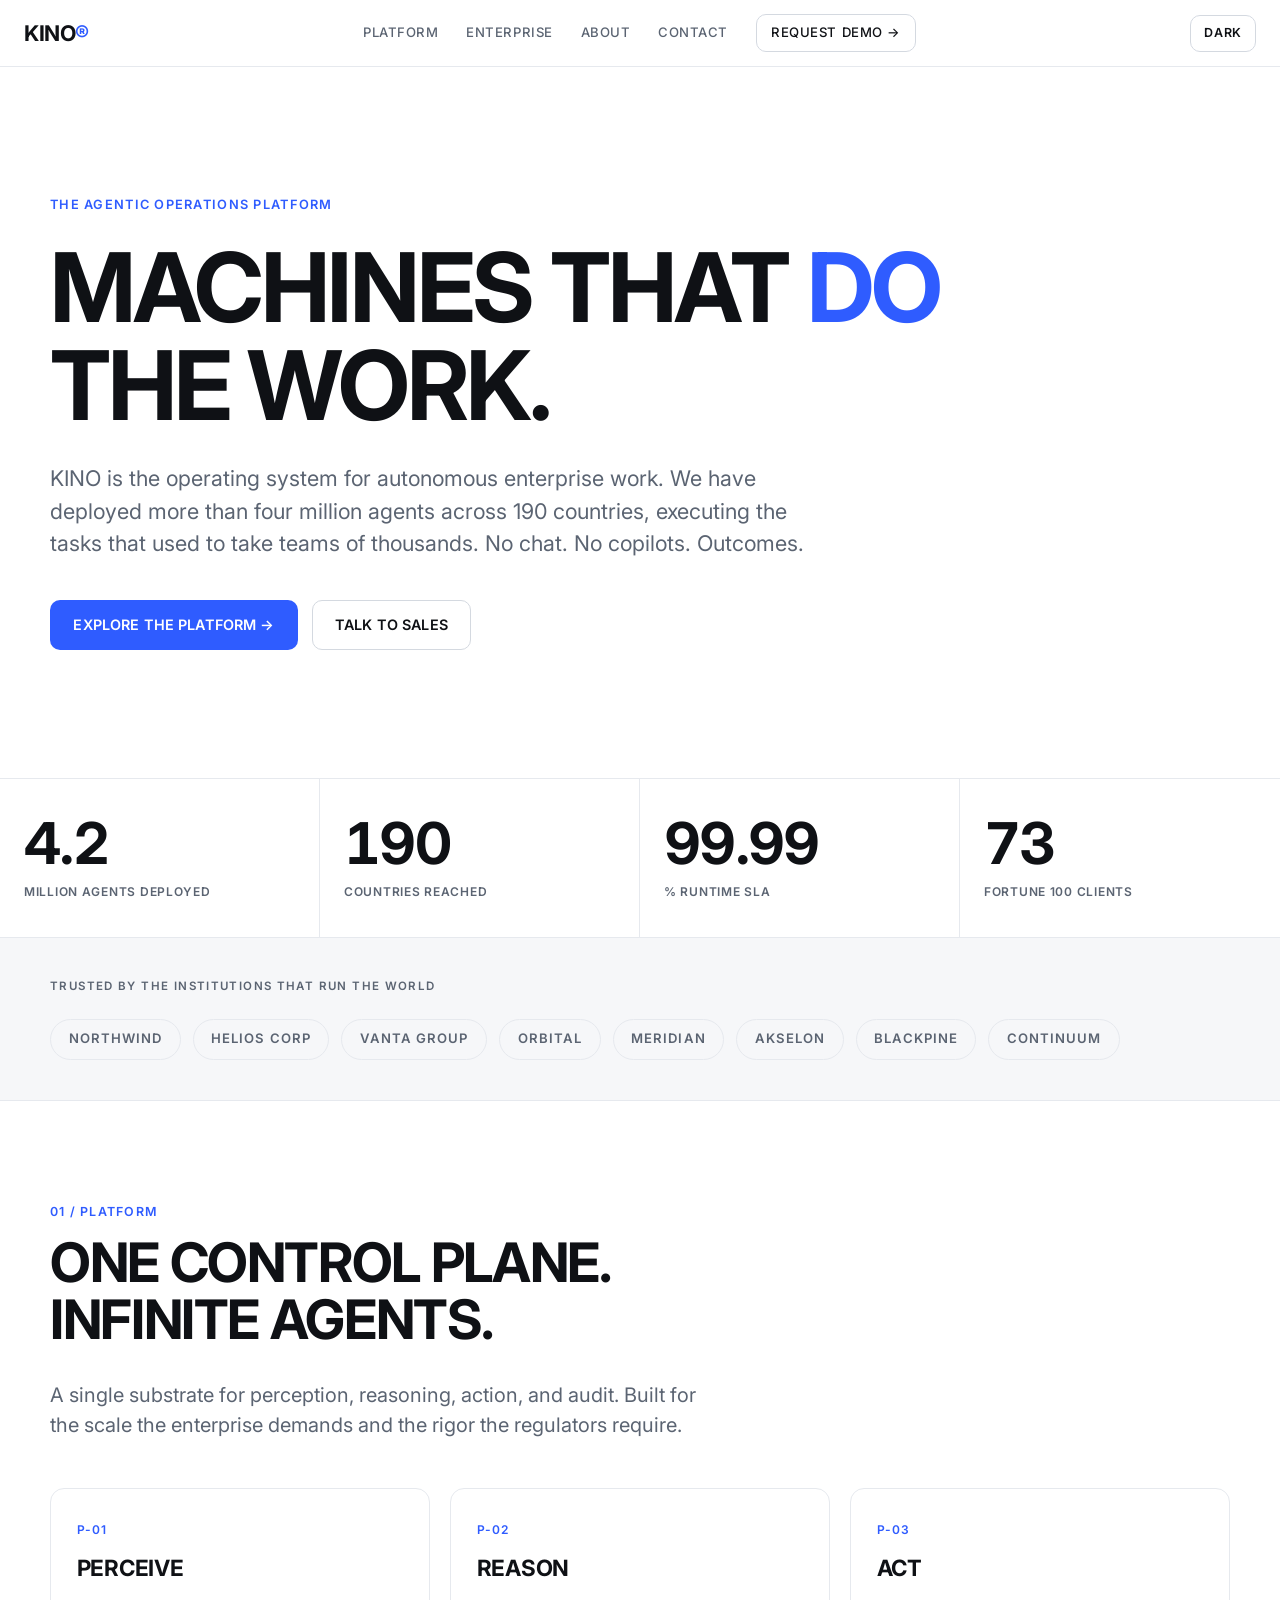
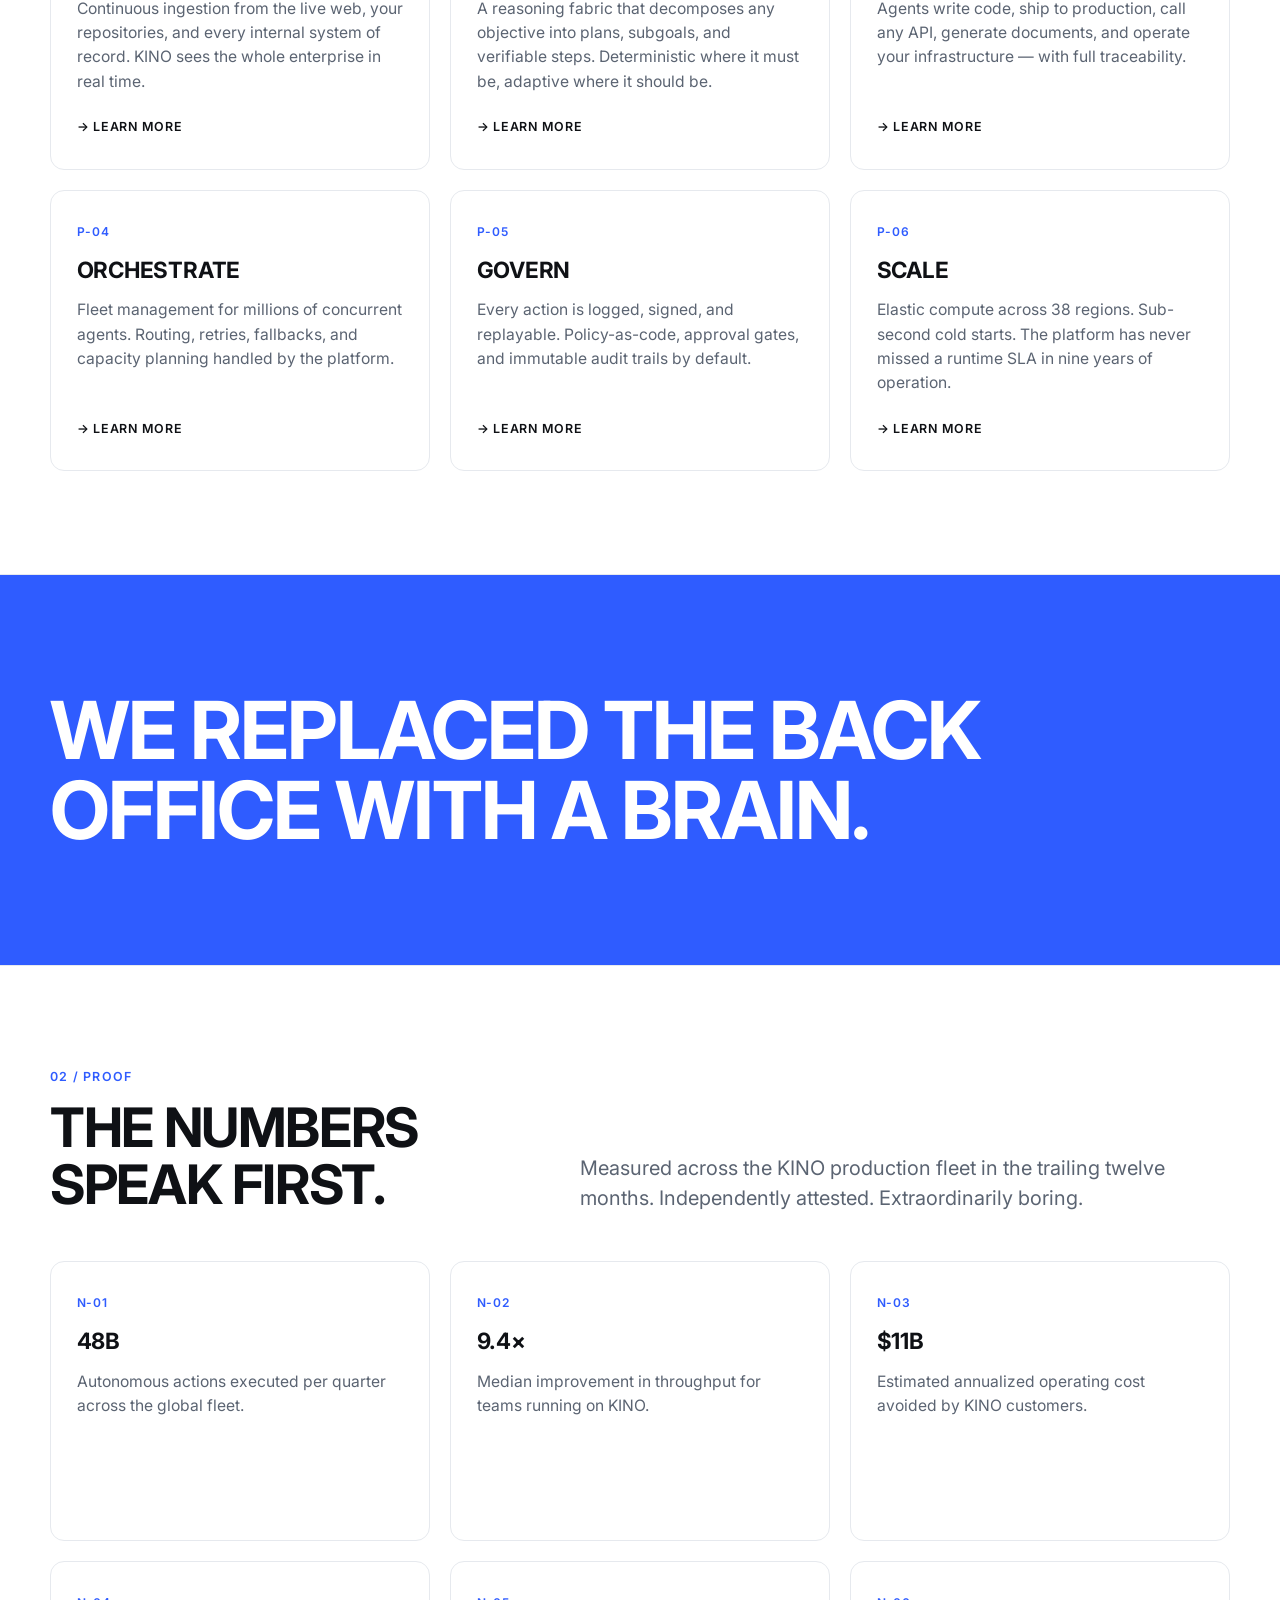
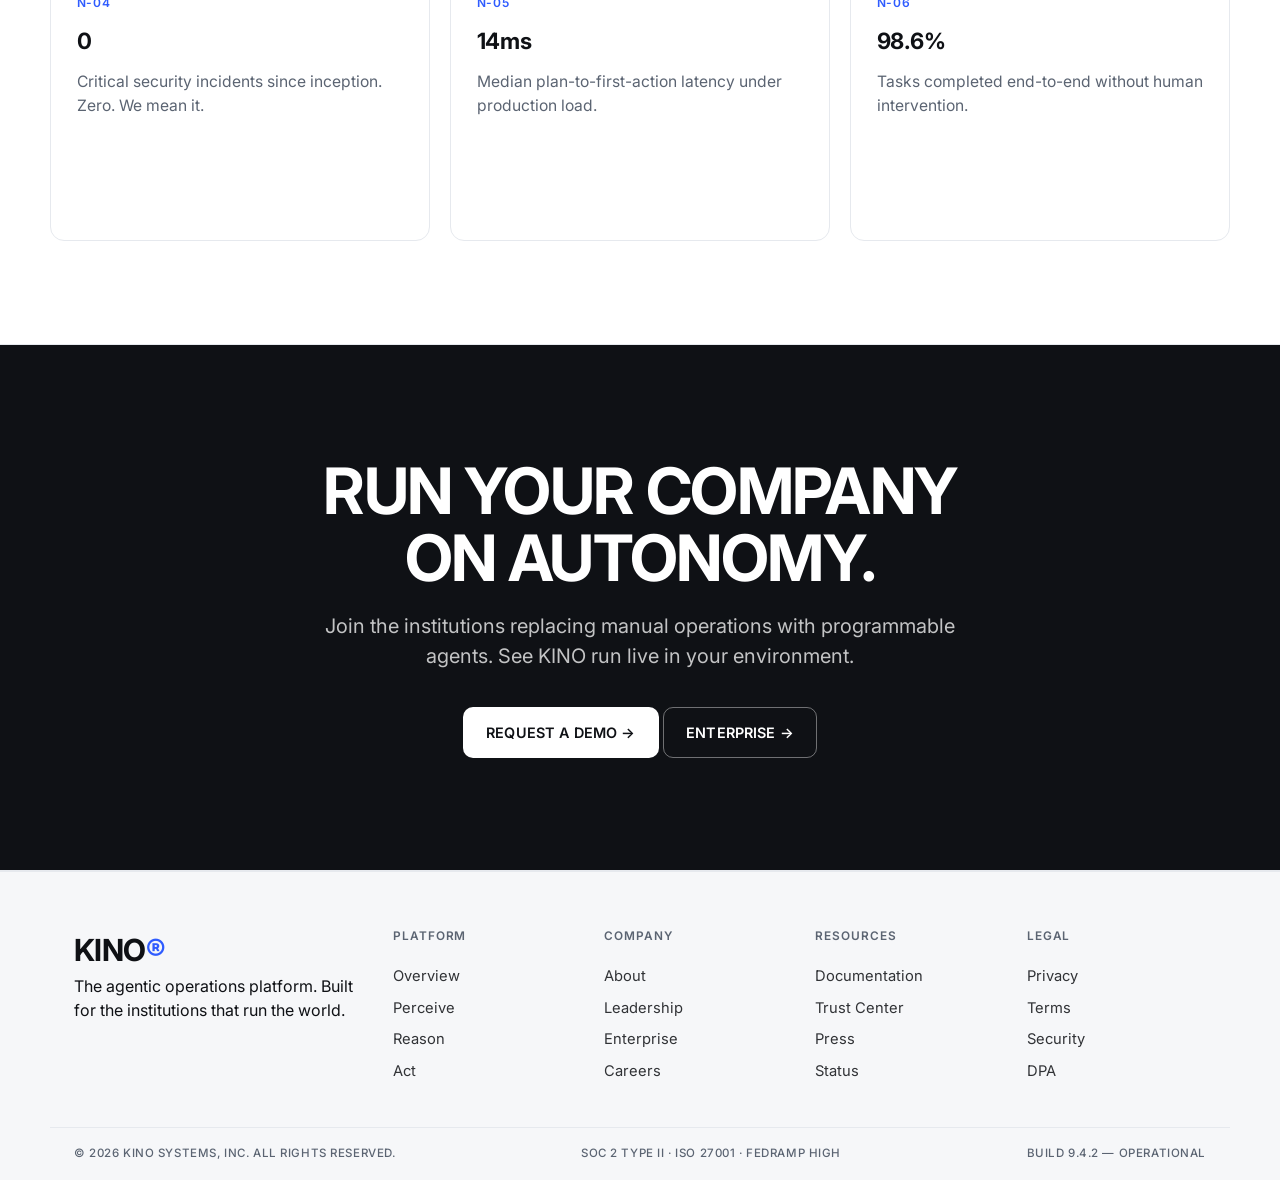
==== commit 7a6c2aab: "Rebuild home page: minimalist theme, theme toggle, Inter font" ====
--- a/index.html
+++ b/index.html
@@ -1,21 +1,20 @@
 <!DOCTYPE html>
-<html lang="en">
+<html lang="en" data-theme="light">
 <head>
   <meta charset="UTF-8" />
   <meta name="viewport" content="width=device-width, initial-scale=1.0" />
   <title>KINO — The Agentic Operations Platform</title>
-  <meta name="description" content="KINO is the world's largest agentic operations platform, powering autonomous work for the Fortune 500. Brutalist. Minimal. Monumental." />
+  <meta name="description" content="KINO is the world's largest agentic operations platform, powering autonomous work for the Fortune 500." />
   <meta property="og:title" content="KINO — The Agentic Operations Platform" />
   <meta property="og:description" content="KINO powers autonomous work for the world's largest enterprises." />
   <meta property="og:type" content="website" />
+  <script>(function(){try{var t=localStorage.getItem('kino-theme');if(t==='dark'||t==='light'){document.documentElement.setAttribute('data-theme',t);}}catch(e){}})();</script>
   <link rel="preconnect" href="https://fonts.googleapis.com" />
   <link rel="preconnect" href="https://fonts.gstatic.com" crossorigin />
-  <link href="https://fonts.googleapis.com/css2?family=Space+Grotesk:wght@400;500;700&family=Space+Mono:wght@400;700&display=swap" rel="stylesheet" />
+  <link href="https://fonts.googleapis.com/css2?family=Inter:wght@400;500;600;700&display=swap" rel="stylesheet" />
   <link rel="stylesheet" href="styles.css" />
 </head>
 <body>
-  <div class="grain" aria-hidden="true"></div>
-
   <header class="nav">
     <a href="index.html" class="nav__logo">KINO<span>®</span></a>
     <nav class="nav__links" id="navlinks">
@@ -25,6 +24,7 @@
       <a href="contact.html">CONTACT</a>
       <a href="contact.html" class="nav__cta">REQUEST DEMO →</a>
     </nav>
+    <button class="nav__theme" id="theme-toggle" type="button" aria-label="Toggle color theme">DARK</button>
     <button class="nav__toggle" id="navtoggle" aria-label="Menu">MENU</button>
   </header>
 
@@ -110,11 +110,11 @@
         </div>
         <div class="grid-3">
           <article class="card"><div class="card__id">N-01</div><div class="card__title">48B</div><div class="card__body">Autonomous actions executed per quarter across the global fleet.</div></article>
-          <article class="card"><div class="card__id">N-02</div><div class="card__title">9.4×</div><div class="card__body">Median improvement in throughput for teams running on KINO.</div></div>
+          <article class="card"><div class="card__id">N-02</div><div class="card__title">9.4×</div><div class="card__body">Median improvement in throughput for teams running on KINO.</div></article>
           <article class="card"><div class="card__id">N-03</div><div class="card__title">$11B</div><div class="card__body">Estimated annualized operating cost avoided by KINO customers.</div></article>
-          <article class="card"><div class="card__id">N-04</div><div class="card__title">0</div><div class="card__body">Critical security incidents since inception. Zero. We mean it.</div></div>
-          <article class="card"><div class="card__id">N-05</div><div class="card__title">14ms</div><div class="card__body">Median plan-to-first-action latency under production load.</div></div>
-          <article class="card"><div class="card__id">N-06</div><div class="card__title">98.6%</div><div class="card__body">Tasks completed end-to-end without human intervention.</div></div>
+          <article class="card"><div class="card__id">N-04</div><div class="card__title">0</div><div class="card__body">Critical security incidents since inception. Zero. We mean it.</div></article>
+          <article class="card"><div class="card__id">N-05</div><div class="card__title">14ms</div><div class="card__body">Median plan-to-first-action latency under production load.</div></article>
+          <article class="card"><div class="card__id">N-06</div><div class="card__title">98.6%</div><div class="card__body">Tasks completed end-to-end without human intervention.</div></article>
         </div>
       </div>
     </section>
--- a/styles.css
+++ b/styles.css
@@ -1,49 +1,67 @@
 /* ============================================================
-   KINO — brutalist / corporate / minimal
-   Honest structure. Hard edges. One accent. No theater.
+   KINO — minimalist light/dark
+   Calm palette, hairline borders, generous whitespace.
    ============================================================ */
 
 :root {
-  --ink: #0d0d0d;
-  --paper: #ece8df;
-  --paper-2: #e3ded2;
-  --accent: #ff2e00;
-  --muted: #6b675d;
-  --line: 3px solid var(--ink);
-  --line-soft: 1px solid var(--ink);
-  --mono: "Space Mono", ui-monospace, "SFMono-Regular", Menlo, monospace;
-  --sans: "Space Grotesk", ui-sans-serif, system-ui, "Helvetica Neue", sans-serif;
-  --maxw: 1320px;
+  --bg: #ffffff;
+  --bg-alt: #f6f7f9;
+  --surface: #ffffff;
+  --text: #0f1115;
+  --text-muted: #5b6472;
+  --border: #e6e9ee;
+  --border-strong: #d4d9e0;
+  --accent: #2f5cff;
+  --accent-contrast: #ffffff;
+  --accent-soft: rgba(47, 92, 255, 0.10);
+  --radius: 14px;
+  --radius-sm: 10px;
+  --maxw: 1180px;
+  --font: "Inter", system-ui, -apple-system, "Segoe UI", Roboto, Helvetica, Arial, sans-serif;
+  --shadow: 0 1px 2px rgba(16, 19, 21, 0.04), 0 10px 30px rgba(16, 19, 21, 0.06);
+}
+
+[data-theme="dark"] {
+  --bg: #0b0d10;
+  --bg-alt: #14181d;
+  --surface: #11161b;
+  --text: #f3f5f8;
+  --text-muted: #9aa4b2;
+  --border: #232a33;
+  --border-strong: #2e3742;
+  --accent: #5b80ff;
+  --accent-contrast: #0b0d10;
+  --accent-soft: rgba(91, 128, 255, 0.16);
+  --shadow: 0 1px 2px rgba(0, 0, 0, 0.4), 0 10px 30px rgba(0, 0, 0, 0.5);
 }
 
 * { margin: 0; padding: 0; box-sizing: border-box; }
 
-html { scroll-behavior: smooth; }
+html { scroll-behavior: smooth; color-scheme: light dark; }
 
 body {
-  background: var(--paper);
-  color: var(--ink);
-  font-family: var(--sans);
+  background: var(--bg);
+  color: var(--text);
+  font-family: var(--font);
   font-weight: 400;
-  line-height: 1.35;
+  line-height: 1.5;
   -webkit-font-smoothing: antialiased;
   text-rendering: optimizeLegibility;
   overflow-x: hidden;
 }
 
-::selection { background: var(--accent); color: var(--paper); }
-
-/* subtle film grain for texture */
-.grain {
-  position: fixed;
-  inset: 0;
-  pointer-events: none;
-  z-index: 9999;
-  opacity: 0.045;
-  background-image: url("data:image/svg+xml,%3Csvg xmlns='http://www.w3.org/2000/svg' width='120' height='120'%3E%3Cfilter id='n'%3E%3CfeTurbulence type='fractalNoise' baseFrequency='0.9' numOctaves='2'/%3E%3C/filter%3E%3Crect width='100%25' height='100%25' filter='url(%23n)'/%3E%3C/svg%3E");
-}
+::selection { background: var(--accent); color: var(--accent-contrast); }
+
+a { color: inherit; }
 
 .wrap { max-width: var(--maxw); margin: 0 auto; }
+
+/* smooth theme transition */
+body, .nav, .section, .card, .leader, .quote, .table-wrap,
+.field, .btn, .footer, .logos, .statement, .cta, .form,
+.contact-cols, .ccard, .stat, .hero, .page-hero, .split > div {
+  transition: background-color 0.25s ease, color 0.25s ease, border-color 0.25s ease;
+}
 
 /* ---------- NAV ---------- */
 .nav {
@@ -54,304 +72,261 @@
   align-items: center;
   justify-content: space-between;
   gap: 1rem;
-  padding: 1rem 1.5rem;
-  background: var(--paper);
-  border-bottom: var(--line);
+  padding: 0.9rem 1.5rem;
+  background: color-mix(in srgb, var(--bg) 88%, transparent);
+  backdrop-filter: saturate(1.2) blur(10px);
+  border-bottom: 1px solid var(--border);
 }
 .nav__logo {
-  font-family: var(--sans);
   font-weight: 700;
-  font-size: 1.6rem;
+  font-size: 1.35rem;
   letter-spacing: -0.02em;
   text-transform: uppercase;
   text-decoration: none;
-  color: var(--ink);
 }
 .nav__logo span { color: var(--accent); }
 .nav__links {
   display: flex;
   align-items: center;
-  gap: 2rem;
-  font-family: var(--mono);
+  gap: 1.75rem;
+  font-size: 0.82rem;
+  font-weight: 500;
+  letter-spacing: 0.04em;
+  text-transform: uppercase;
+}
+.nav__links a { text-decoration: none; color: var(--text-muted); }
+.nav__links a:hover { color: var(--text); }
+.nav__cta { color: var(--text) !important; border: 1px solid var(--border-strong); border-radius: var(--radius-sm); padding: 0.5rem 0.9rem; }
+.nav__cta:hover { background: var(--text); color: var(--bg) !important; border-color: var(--text); }
+.nav__theme {
+  font: inherit;
   font-size: 0.78rem;
-  text-transform: uppercase;
-  letter-spacing: 0.05em;
-}
-.nav__links a { text-decoration: none; color: var(--ink); }
-.nav__links a:hover { color: var(--accent); }
-.nav__cta { border: var(--line); padding: 0.6rem 1rem; }
-.nav__cta:hover { background: var(--ink); color: var(--paper) !important; }
+  font-weight: 600;
+  letter-spacing: 0.06em;
+  text-transform: uppercase;
+  background: transparent;
+  color: var(--text);
+  border: 1px solid var(--border-strong);
+  border-radius: var(--radius-sm);
+  padding: 0.5rem 0.8rem;
+  cursor: pointer;
+}
+.nav__theme:hover { background: var(--bg-alt); }
 .nav__toggle {
   display: none;
-  background: none;
-  border: var(--line);
-  font-family: var(--mono);
+  font: inherit;
   font-size: 0.78rem;
-  padding: 0.55rem 0.85rem;
-  text-transform: uppercase;
-  letter-spacing: 0.05em;
+  font-weight: 600;
+  letter-spacing: 0.06em;
+  text-transform: uppercase;
+  background: transparent;
+  color: var(--text);
+  border: 1px solid var(--border-strong);
+  border-radius: var(--radius-sm);
+  padding: 0.5rem 0.85rem;
   cursor: pointer;
-  color: var(--ink);
 }
 
 /* ---------- BUTTONS ---------- */
 .btn {
   display: inline-block;
-  font-family: var(--mono);
-  font-size: 0.85rem;
-  text-transform: uppercase;
-  letter-spacing: 0.06em;
+  font-size: 0.9rem;
+  font-weight: 600;
+  letter-spacing: 0.01em;
   text-decoration: none;
-  padding: 0.95rem 1.5rem;
-  border: var(--line);
-  transition: transform 0.08s linear, background 0.12s linear, color 0.12s linear;
+  padding: 0.85rem 1.4rem;
+  border-radius: var(--radius-sm);
+  border: 1px solid transparent;
   cursor: pointer;
-}
-.btn--solid { background: var(--ink); color: var(--paper); }
-.btn--solid:hover { background: var(--accent); color: var(--ink); border-color: var(--ink); }
-.btn--ghost { background: transparent; color: var(--ink); }
-.btn--ghost:hover { background: var(--ink); color: var(--paper); }
-.btn:active { transform: translate(2px, 2px); }
-
-/* ---------- HERO (HOME) ---------- */
-.hero { padding: clamp(4rem, 11vw, 10rem) 1.5rem; border-bottom: var(--line); }
+  transition: background-color 0.15s ease, color 0.15s ease, border-color 0.15s ease, transform 0.05s linear;
+}
+.btn--solid { background: var(--accent); color: var(--accent-contrast); }
+.btn--solid:hover { filter: brightness(1.08); }
+.btn--ghost { background: transparent; color: var(--text); border-color: var(--border-strong); }
+.btn--ghost:hover { background: var(--bg-alt); }
+.btn:active { transform: translateY(1px); }
+
+/* ---------- HERO ---------- */
+.hero { padding: clamp(4rem, 10vw, 9rem) 1.5rem; border-bottom: 1px solid var(--border); }
 .hero__eyebrow {
-  font-family: var(--mono);
   font-size: 0.8rem;
-  text-transform: uppercase;
-  letter-spacing: 0.12em;
+  font-weight: 600;
+  letter-spacing: 0.1em;
+  text-transform: uppercase;
   color: var(--accent);
-  margin-bottom: 1.75rem;
+  margin-bottom: 1.5rem;
 }
 .hero__title {
-  font-size: clamp(2.9rem, 9vw, 8rem);
-  line-height: 0.92;
+  font-size: clamp(2.6rem, 7.5vw, 6rem);
+  line-height: 1.02;
   font-weight: 700;
-  letter-spacing: -0.035em;
-  text-transform: uppercase;
-  max-width: 18ch;
+  letter-spacing: -0.03em;
+  max-width: 16ch;
 }
 .hero__title em { font-style: normal; color: var(--accent); }
-.hero__lead {
-  max-width: 62ch;
-  margin-top: 2.25rem;
-  font-size: clamp(1.1rem, 2.2vw, 1.6rem);
-  line-height: 1.4;
-}
-.hero__actions { display: flex; flex-wrap: wrap; gap: 1rem; margin-top: 2.75rem; }
-
-/* ---------- STATS BAND ---------- */
-.stats { display: grid; grid-template-columns: repeat(4, 1fr); border-bottom: var(--line); }
-.stat { padding: 2.25rem 1.5rem; border-right: var(--line); }
+.hero__lead { max-width: 60ch; margin-top: 1.75rem; font-size: clamp(1.05rem, 2vw, 1.35rem); color: var(--text-muted); }
+.hero__actions { display: flex; flex-wrap: wrap; gap: 0.85rem; margin-top: 2.5rem; }
+
+/* ---------- STATS ---------- */
+.stats { display: grid; grid-template-columns: repeat(4, 1fr); border-bottom: 1px solid var(--border); }
+.stat { padding: 2.25rem 1.5rem; border-right: 1px solid var(--border); }
 .stat:last-child { border-right: none; }
-.stat__num {
-  font-size: clamp(2.5rem, 6.5vw, 4.5rem);
-  font-weight: 700;
-  line-height: 1;
-  font-variant-numeric: tabular-nums;
-  letter-spacing: -0.02em;
-}
-.stat__label {
-  font-family: var(--mono);
-  font-size: 0.72rem;
-  text-transform: uppercase;
+.stat__num { font-size: clamp(2.2rem, 6vw, 3.6rem); font-weight: 700; line-height: 1; letter-spacing: -0.03em; font-variant-numeric: tabular-nums; }
+.stat__label { font-size: 0.75rem; font-weight: 600; letter-spacing: 0.06em; text-transform: uppercase; color: var(--text-muted); margin-top: 0.6rem; }
+
+/* ---------- LOGOS ---------- */
+.logos { background: var(--bg-alt); border-bottom: 1px solid var(--border); padding: 2.5rem 1.5rem; }
+.logos__head { font-size: 0.72rem; font-weight: 600; letter-spacing: 0.12em; text-transform: uppercase; color: var(--text-muted); margin-bottom: 1.5rem; }
+.logos__row { display: flex; flex-wrap: wrap; gap: 0.75rem; }
+.logo {
+  font-size: 0.82rem;
+  font-weight: 600;
   letter-spacing: 0.08em;
-  margin-top: 0.6rem;
-  color: var(--muted);
-}
-
-/* ---------- LOGO STRIP ---------- */
-.logos { background: var(--ink); color: var(--paper); border-bottom: var(--line); padding: 2.5rem 1.5rem; }
-.logos__head {
-  font-family: var(--mono);
-  font-size: 0.72rem;
-  text-transform: uppercase;
-  letter-spacing: 0.12em;
-  color: var(--paper);
-  opacity: 0.7;
-  margin-bottom: 1.5rem;
-}
-.logos__row { display: flex; flex-wrap: wrap; gap: 0; }
-.logo {
-  font-family: var(--mono);
-  text-transform: uppercase;
-  letter-spacing: 0.1em;
-  padding: 0.85rem 1.4rem;
-  border: 1px solid rgba(236,232,223,0.35);
-  font-size: 0.82rem;
-  margin: -0.5px;
+  text-transform: uppercase;
+  padding: 0.6rem 1.1rem;
+  border: 1px solid var(--border);
+  border-radius: 999px;
+  color: var(--text-muted);
 }
 
 /* ---------- SECTION ---------- */
-.section { padding: clamp(3.5rem, 8vw, 7.5rem) 1.5rem; border-bottom: var(--line); }
-.section__head {
-  display: flex;
-  flex-wrap: wrap;
-  justify-content: space-between;
-  align-items: flex-end;
-  gap: 2rem;
-  margin-bottom: 3rem;
-}
-.section__kicker {
-  font-family: var(--mono);
-  font-size: 0.8rem;
-  text-transform: uppercase;
-  letter-spacing: 0.1em;
-  color: var(--accent);
-  margin-bottom: 0.75rem;
-}
-.section__title {
-  font-size: clamp(2rem, 5.5vw, 4rem);
-  font-weight: 700;
-  letter-spacing: -0.025em;
-  text-transform: uppercase;
-  line-height: 0.95;
-}
-.section__lead { max-width: 52ch; font-size: clamp(1.05rem, 2vw, 1.35rem); line-height: 1.42; }
+.section { padding: clamp(3.5rem, 8vw, 7rem) 1.5rem; border-bottom: 1px solid var(--border); }
+.section__head { display: flex; flex-wrap: wrap; justify-content: space-between; align-items: flex-end; gap: 2rem; margin-bottom: 3rem; }
+.section__kicker { font-size: 0.78rem; font-weight: 600; letter-spacing: 0.1em; text-transform: uppercase; color: var(--accent); margin-bottom: 0.75rem; }
+.section__title { font-size: clamp(1.9rem, 5vw, 3.4rem); font-weight: 700; letter-spacing: -0.025em; line-height: 1.05; }
+.section__lead { max-width: 50ch; font-size: clamp(1rem, 2vw, 1.25rem); color: var(--text-muted); }
 
 /* ---------- CARD GRID ---------- */
-.grid-3 { display: grid; grid-template-columns: repeat(3, 1fr); border-top: var(--line); border-left: var(--line); }
+.grid-3 { display: grid; grid-template-columns: repeat(3, 1fr); gap: 1.25rem; }
 .card {
-  border-right: var(--line);
-  border-bottom: var(--line);
-  padding: 2.25rem 1.75rem;
-  min-height: 300px;
+  border: 1px solid var(--border);
+  border-radius: var(--radius);
+  padding: 2rem 1.6rem;
+  min-height: 280px;
   display: flex;
   flex-direction: column;
-  transition: background 0.1s linear, color 0.1s linear;
-}
-.card:hover { background: var(--ink); color: var(--paper); }
-.card__id { font-family: var(--mono); font-size: 0.8rem; color: var(--accent); }
-.card__title { font-size: 1.65rem; font-weight: 700; margin: 1rem 0; text-transform: uppercase; letter-spacing: -0.01em; }
-.card__body { font-size: 1rem; line-height: 1.5; }
-.card__more {
-  margin-top: auto;
-  padding-top: 1.5rem;
-  font-family: var(--mono);
-  font-size: 0.78rem;
-  text-transform: uppercase;
-  letter-spacing: 0.08em;
-}
+  background: var(--surface);
+}
+.card:hover { border-color: var(--accent); box-shadow: var(--shadow); }
+.card__id { font-size: 0.75rem; font-weight: 600; letter-spacing: 0.06em; color: var(--accent); }
+.card__title { font-size: 1.4rem; font-weight: 700; margin: 0.75rem 0; letter-spacing: -0.01em; }
+.card__body { font-size: 0.98rem; line-height: 1.55; color: var(--text-muted); }
+.card__more { margin-top: auto; padding-top: 1.5rem; font-size: 0.78rem; font-weight: 600; letter-spacing: 0.06em; text-transform: uppercase; color: var(--text); }
 
 /* ---------- STATEMENT ---------- */
-.statement { padding: clamp(4rem, 10vw, 9rem) 1.5rem; border-bottom: var(--line); background: var(--accent); color: var(--ink); }
-.statement__text {
-  max-width: 22ch;
-  font-size: clamp(2rem, 7.5vw, 6rem);
-  font-weight: 700;
-  line-height: 0.92;
-  text-transform: uppercase;
-  letter-spacing: -0.025em;
-}
-
-/* ---------- PAGE HERO (SUB PAGES) ---------- */
-.page-hero { padding: clamp(3rem, 8vw, 6.5rem) 1.5rem; border-bottom: var(--line); }
-.page-hero__eyebrow { font-family: var(--mono); font-size: 0.8rem; text-transform: uppercase; letter-spacing: 0.12em; color: var(--accent); margin-bottom: 1.25rem; }
-.page-hero__title { font-size: clamp(2.5rem, 9vw, 6.5rem); font-weight: 700; text-transform: uppercase; letter-spacing: -0.035em; line-height: 0.92; }
-.page-hero__lead { max-width: 64ch; margin-top: 1.75rem; font-size: clamp(1.1rem, 2.2vw, 1.5rem); line-height: 1.42; }
+.statement { padding: clamp(3.5rem, 9vw, 8rem) 1.5rem; border-bottom: 1px solid var(--border); background: var(--accent); color: #fff; }
+.statement__text { max-width: 20ch; font-size: clamp(2rem, 7vw, 5rem); font-weight: 700; line-height: 1.0; letter-spacing: -0.025em; }
+
+/* ---------- PAGE HERO ---------- */
+.page-hero { padding: clamp(3rem, 7vw, 6rem) 1.5rem; border-bottom: 1px solid var(--border); }
+.page-hero__eyebrow { font-size: 0.78rem; font-weight: 600; letter-spacing: 0.12em; text-transform: uppercase; color: var(--accent); margin-bottom: 1.1rem; }
+.page-hero__title { font-size: clamp(2.3rem, 8vw, 5rem); font-weight: 700; letter-spacing: -0.03em; line-height: 1.02; }
+.page-hero__lead { max-width: 62ch; margin-top: 1.5rem; font-size: clamp(1.05rem, 2vw, 1.35rem); color: var(--text-muted); }
 
 /* ---------- SPLIT ---------- */
-.split { display: grid; grid-template-columns: 1fr 1fr; border-bottom: var(--line); }
-.split > div { padding: clamp(2.5rem, 6vw, 5rem) 1.5rem; }
-.split > div:first-child { border-right: var(--line); }
-.split__title { font-size: clamp(1.6rem, 4vw, 2.6rem); font-weight: 700; text-transform: uppercase; letter-spacing: -0.02em; line-height: 1; margin-bottom: 1.5rem; }
-.split__body { font-size: 1.05rem; line-height: 1.55; }
-.split__body p + p { margin-top: 1.25rem; }
+.split { display: grid; grid-template-columns: 1fr 1fr; border-bottom: 1px solid var(--border); }
+.split > div { padding: clamp(2.5rem, 6vw, 4.5rem) 1.5rem; }
+.split > div:first-child { border-right: 1px solid var(--border); }
+.split__title { font-size: clamp(1.5rem, 4vw, 2.3rem); font-weight: 700; letter-spacing: -0.02em; line-height: 1.05; margin-bottom: 1.25rem; }
+.split__body { font-size: 1rem; line-height: 1.6; color: var(--text-muted); }
+.split__body p + p { margin-top: 1.1rem; }
 .faclist { list-style: none; }
-.faclist li {
-  display: flex;
-  gap: 1rem;
-  padding: 1.1rem 0;
-  border-bottom: var(--line-soft);
-  font-size: 1.05rem;
-  align-items: baseline;
-}
-.faclist li:first-child { border-top: var(--line-soft); }
-.faclist b { font-family: var(--mono); font-size: 0.8rem; color: var(--accent); min-width: 3ch; }
-
-/* ---------- TABLE ---------- */
-.table-wrap { border: var(--line); }
-.table { width: 100%; border-collapse: collapse; }
-.table th, .table td { text-align: left; padding: 1.1rem 1.4rem; border-bottom: var(--line-soft); border-right: var(--line-soft); font-size: 1rem; vertical-align: top; }
-.table th { font-family: var(--mono); text-transform: uppercase; letter-spacing: 0.06em; font-size: 0.78rem; background: var(--paper-2); }
-.table tr:last-child td { border-bottom: none; }
-.table td:last-child, .table th:last-child { border-right: none; }
+.faclist li { display: flex; gap: 0.9rem; padding: 0.9rem 0; border-bottom: 1px solid var(--border); font-size: 1rem; align-items: baseline; color: var(--text-muted); }
+.faclist li:first-child { border-top: 1px solid var(--border); }
+.faclist b { font-size: 0.78rem; font-weight: 600; color: var(--accent); min-width: 3ch; }
+
+/* ---------- TABLE (mobile-optimized) ---------- */
+.table-wrap {
+  border: 1px solid var(--border);
+  border-radius: var(--radius);
+  overflow: hidden;
+  overflow-x: auto;
+  -webkit-overflow-scrolling: touch;
+}
+.table { width: 100%; border-collapse: collapse; min-width: 640px; }
+.table th, .table td { text-align: left; padding: 0.95rem 1.1rem; border-bottom: 1px solid var(--border); font-size: 0.95rem; vertical-align: top; }
+.table th { font-weight: 600; font-size: 0.78rem; letter-spacing: 0.05em; text-transform: uppercase; color: var(--text-muted); background: var(--bg-alt); }
+.table tbody tr:last-child td { border-bottom: none; }
+.table tbody tr:hover td { background: var(--bg-alt); }
+/* sticky first column for horizontal scroll on small screens */
+.table th:first-child, .table td:first-child { position: sticky; left: 0; background: var(--surface); z-index: 1; }
+.table thead th:first-child { z-index: 2; background: var(--bg-alt); }
 
 /* ---------- LEADERSHIP ---------- */
-.leaders { display: grid; grid-template-columns: repeat(4, 1fr); border-top: var(--line); border-left: var(--line); }
-.leader { border-right: var(--line); border-bottom: var(--line); padding: 2rem 1.5rem; }
+.leaders { display: grid; grid-template-columns: repeat(4, 1fr); gap: 1.25rem; }
+.leader { border: 1px solid var(--border); border-radius: var(--radius); padding: 1.6rem; background: var(--surface); }
 .leader__avatar {
   width: 100%;
   aspect-ratio: 1;
-  background: var(--paper-2);
-  border: var(--line);
-  margin-bottom: 1.25rem;
+  background: var(--bg-alt);
+  border-radius: var(--radius-sm);
+  margin-bottom: 1.1rem;
   display: flex;
   align-items: center;
   justify-content: center;
-  font-family: var(--sans);
   font-weight: 700;
-  font-size: 3.2rem;
+  font-size: 2.6rem;
   letter-spacing: -0.03em;
-}
-.leader__name { font-weight: 700; font-size: 1.25rem; text-transform: uppercase; letter-spacing: -0.01em; }
-.leader__role { font-family: var(--mono); font-size: 0.72rem; text-transform: uppercase; color: var(--accent); margin-top: 0.35rem; letter-spacing: 0.04em; }
+  color: var(--text);
+}
+.leader__name { font-weight: 700; font-size: 1.1rem; letter-spacing: -0.01em; }
+.leader__role { font-size: 0.74rem; font-weight: 600; letter-spacing: 0.05em; text-transform: uppercase; color: var(--accent); margin-top: 0.3rem; }
 
 /* ---------- QUOTE ---------- */
-.quotes { display: grid; grid-template-columns: repeat(3, 1fr); border-top: var(--line); border-left: var(--line); }
-.quote { border-right: var(--line); border-bottom: var(--line); padding: 2.5rem 1.75rem; display: flex; flex-direction: column; }
-.quote__text { font-size: 1.2rem; line-height: 1.45; font-weight: 500; }
-.quote__by { margin-top: auto; padding-top: 1.75rem; font-family: var(--mono); font-size: 0.75rem; text-transform: uppercase; letter-spacing: 0.05em; color: var(--muted); }
-.quote__by b { color: var(--ink); }
-
-/* ---------- CTA BAND ---------- */
-.cta { padding: clamp(4rem, 9vw, 8rem) 1.5rem; border-bottom: var(--line); text-align: center; background: var(--ink); color: var(--paper); }
-.cta__title { font-size: clamp(2rem, 6.5vw, 5rem); font-weight: 700; text-transform: uppercase; line-height: 0.95; letter-spacing: -0.025em; }
-.cta__text { max-width: 52ch; margin: 1.5rem auto 2.5rem; font-size: clamp(1.05rem, 2vw, 1.35rem); line-height: 1.42; }
-.cta .btn--solid { background: var(--paper); color: var(--ink); }
-.cta .btn--solid:hover { background: var(--accent); color: var(--ink); }
-.cta .btn--ghost { color: var(--paper); border-color: var(--paper); }
-.cta .btn--ghost:hover { background: var(--paper); color: var(--ink); }
+.quotes { display: grid; grid-template-columns: repeat(3, 1fr); gap: 1.25rem; }
+.quote { border: 1px solid var(--border); border-radius: var(--radius); padding: 2rem 1.6rem; display: flex; flex-direction: column; background: var(--surface); }
+.quote__text { font-size: 1.1rem; line-height: 1.5; font-weight: 500; }
+.quote__by { margin-top: auto; padding-top: 1.5rem; font-size: 0.74rem; font-weight: 600; letter-spacing: 0.05em; text-transform: uppercase; color: var(--text-muted); }
+.quote__by b { color: var(--text); }
+
+/* ---------- CTA ---------- */
+.cta { padding: clamp(4rem, 9vw, 7rem) 1.5rem; border-bottom: 1px solid var(--border); text-align: center; background: var(--text); color: var(--bg); }
+.cta__title { font-size: clamp(2rem, 6vw, 4rem); font-weight: 700; letter-spacing: -0.025em; line-height: 1.05; }
+.cta__text { max-width: 50ch; margin: 1.25rem auto 2.25rem; font-size: clamp(1rem, 2vw, 1.25rem); color: color-mix(in srgb, var(--bg) 75%, transparent); }
+.cta .btn--solid { background: var(--bg); color: var(--text); }
+.cta .btn--solid:hover { background: var(--accent); color: var(--accent-contrast); filter: none; }
+.cta .btn--ghost { color: var(--bg); border-color: color-mix(in srgb, var(--bg) 40%, transparent); }
+.cta .btn--ghost:hover { background: var(--bg); color: var(--text); }
 
 /* ---------- CONTACT FORM ---------- */
-.form { display: grid; grid-template-columns: 1fr 1fr; border-top: var(--line); border-left: var(--line); max-width: 960px; }
-.field { border-right: var(--line); border-bottom: var(--line); padding: 1.4rem 1.75rem; display: flex; flex-direction: column; gap: 0.6rem; }
+.form { display: grid; grid-template-columns: 1fr 1fr; gap: 1.4rem 1.6rem; max-width: 920px; }
+.field { display: flex; flex-direction: column; gap: 0.5rem; }
 .field--full { grid-column: 1 / -1; }
-.field label { font-family: var(--mono); font-size: 0.72rem; text-transform: uppercase; letter-spacing: 0.08em; }
+.field label { font-size: 0.74rem; font-weight: 600; letter-spacing: 0.06em; text-transform: uppercase; color: var(--text-muted); }
 .field input, .field textarea, .field select {
-  font-family: var(--sans);
-  font-size: 1.05rem;
-  padding: 0.6rem 0;
+  font-family: inherit;
+  font-size: 1rem;
+  padding: 0.65rem 0;
   border: none;
-  border-bottom: var(--line);
+  border-bottom: 1px solid var(--border-strong);
   background: transparent;
-  color: var(--ink);
+  color: var(--text);
 }
 .field textarea { resize: vertical; min-height: 90px; }
 .field input:focus, .field textarea:focus, .field select:focus { outline: none; border-bottom-color: var(--accent); }
-.form__submit { grid-column: 1 / -1; border-right: var(--line); border-bottom: var(--line); padding: 1.5rem 1.75rem; display: flex; justify-content: flex-end; gap: 1rem; flex-wrap: wrap; }
-.contact-cols { display: grid; grid-template-columns: repeat(3, 1fr); border-top: var(--line); border-left: var(--line); }
-.ccard { border-right: var(--line); border-bottom: var(--line); padding: 2rem 1.5rem; }
-.ccard h4 { font-family: var(--mono); font-size: 0.8rem; text-transform: uppercase; letter-spacing: 0.08em; color: var(--accent); margin-bottom: 0.9rem; }
-.ccard p { font-size: 1.05rem; line-height: 1.5; }
+.form__submit { grid-column: 1 / -1; display: flex; justify-content: flex-end; gap: 0.85rem; flex-wrap: wrap; }
+.contact-cols { display: grid; grid-template-columns: repeat(3, 1fr); gap: 1.25rem; }
+.ccard { border: 1px solid var(--border); border-radius: var(--radius); padding: 1.75rem 1.5rem; background: var(--surface); }
+.ccard h4 { font-size: 0.78rem; font-weight: 600; letter-spacing: 0.08em; text-transform: uppercase; color: var(--accent); margin-bottom: 0.85rem; }
+.ccard p { font-size: 0.98rem; line-height: 1.55; color: var(--text-muted); }
 
 /* ---------- FOOTER ---------- */
-.footer { background: var(--paper); }
+.footer { background: var(--bg-alt); border-top: 1px solid var(--border); }
 .footer__top {
   max-width: var(--maxw);
   margin: 0 auto;
   display: grid;
   grid-template-columns: 1.6fr 1fr 1fr 1fr 1fr;
   gap: 2rem;
-  padding: 4rem 1.5rem 3rem;
-  border-bottom: var(--line);
-}
-.footer__brand { font-family: var(--sans); font-weight: 700; font-size: 2.2rem; text-transform: uppercase; letter-spacing: -0.02em; }
+  padding: 3.5rem 1.5rem 2.5rem;
+  border-bottom: 1px solid var(--border);
+}
+.footer__brand { font-weight: 700; font-size: 1.9rem; letter-spacing: -0.02em; text-transform: uppercase; }
 .footer__brand span { color: var(--accent); }
-.footer__brand p { font-family: var(--mono); font-size: 0.78rem; text-transform: uppercase; color: var(--muted); margin-top: 0.9rem; max-width: 26ch; letter-spacing: 0.04em; line-height: 1.5; }
-.footer__col h4 { font-family: var(--mono); font-size: 0.72rem; text-transform: uppercase; letter-spacing: 0.1em; color: var(--accent); margin-bottom: 1rem; }
-.footer__col a { display: block; text-decoration: none; color: var(--ink); font-size: 0.95rem; padding: 0.35rem 0; }
-.footer__col a:hover { color: var(--accent); }
+.footer__brand p { font-size: 0.82rem; line-height: 1.5; color: var(--text-muted); margin-top: 0.8rem; max-width: 26ch; }
+.footer__col h4 { font-size: 0.74rem; font-weight: 600; letter-spacing: 0.08em; text-transform: uppercase; color: var(--text-muted); margin-bottom: 0.9rem; }
+.footer__col a { display: block; text-decoration: none; color: var(--text); font-size: 0.92rem; padding: 0.3rem 0; opacity: 0.85; }
+.footer__col a:hover { color: var(--accent); opacity: 1; }
 .footer__bottom {
   max-width: var(--maxw);
   margin: 0 auto;
@@ -359,16 +334,16 @@
   justify-content: space-between;
   gap: 1rem;
   flex-wrap: wrap;
-  padding: 1.25rem 1.5rem;
-  font-family: var(--mono);
-  font-size: 0.7rem;
-  text-transform: uppercase;
-  letter-spacing: 0.06em;
-  color: var(--muted);
+  padding: 1.1rem 1.5rem;
+  font-size: 0.72rem;
+  font-weight: 500;
+  letter-spacing: 0.05em;
+  text-transform: uppercase;
+  color: var(--text-muted);
 }
 
 /* ---------- RESPONSIVE ---------- */
-@media (max-width: 900px) {
+@media (max-width: 960px) {
   .grid-3, .quotes { grid-template-columns: 1fr 1fr; }
   .leaders { grid-template-columns: 1fr 1fr; }
   .footer__top { grid-template-columns: 1fr 1fr; }
@@ -376,10 +351,11 @@
 @media (max-width: 800px) {
   .stats { grid-template-columns: repeat(2, 1fr); }
   .stat:nth-child(2n) { border-right: none; }
-  .stat:nth-child(-n+2) { border-bottom: var(--line); }
+  .stat:nth-child(-n+2) { border-bottom: 1px solid var(--border); }
   .split { grid-template-columns: 1fr; }
-  .split > div:first-child { border-right: none; border-bottom: var(--line); }
+  .split > div:first-child { border-right: none; border-bottom: 1px solid var(--border); }
   .contact-cols { grid-template-columns: 1fr; }
+  .form { grid-template-columns: 1fr; }
 }
 @media (max-width: 760px) {
   .nav__toggle { display: inline-block; }
@@ -389,22 +365,23 @@
     top: 100%;
     left: 0;
     right: 0;
-    background: var(--paper);
-    border-bottom: var(--line);
+    background: var(--bg);
+    border-bottom: 1px solid var(--border);
     flex-direction: column;
     align-items: stretch;
     gap: 0;
+    padding: 0.5rem 1.5rem 1rem;
   }
   .nav__links.is-open { display: flex; }
-  .nav__links a { padding: 1rem 1.5rem; border-top: var(--line-soft); }
-  .nav__links a.nav__cta { border: none; border-top: var(--line-soft); text-align: center; }
-}
-@media (max-width: 600px) {
+  .nav__links a { padding: 0.85rem 0; border-top: 1px solid var(--border); }
+  .nav__links a.nav__cta { border: 1px solid var(--border-strong); border-radius: var(--radius-sm); text-align: center; margin-top: 0.75rem; }
+}
+@media (max-width: 560px) {
   .grid-3, .quotes, .leaders, .footer__top { grid-template-columns: 1fr; }
-  .form { grid-template-columns: 1fr; }
 }
 
 /* ---------- MOTION REDUCE ---------- */
 @media (prefers-reduced-motion: reduce) {
   html { scroll-behavior: auto; }
-}
+  * { transition: none !important; }
+}
